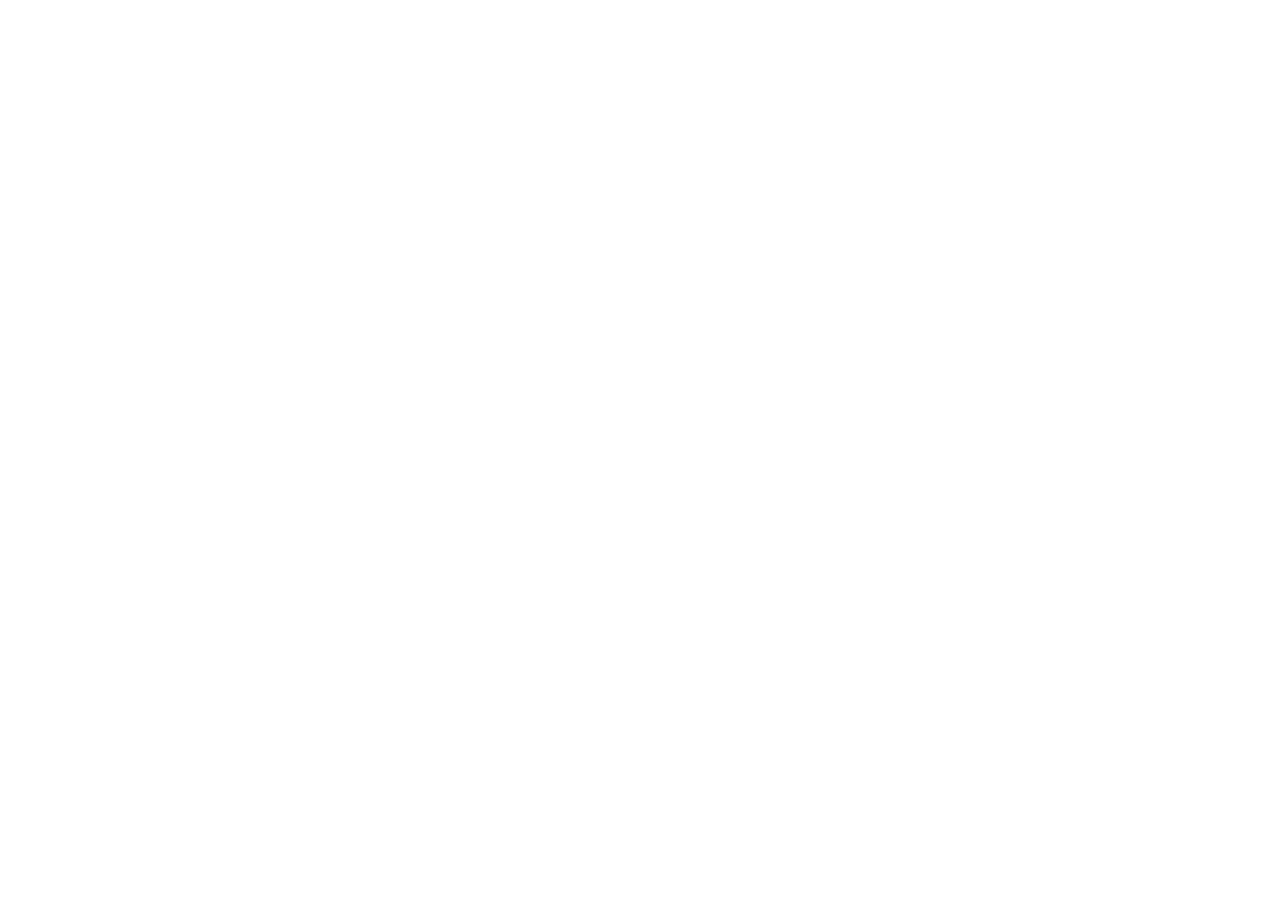
==== contact.html @ d1625215 "Init : création du dépôt, arborescence des fichiers et structure html de base" ====
<!DOCTYPE html>
<html lang="en">
<head>
    <meta charset="UTF-8">
    <meta name="viewport" content="width=device-width, initial-scale=1.0">
    <title>Contact</title>
    <!-- icons -->
    <link rel="stylesheet" href="https://cdn.jsdelivr.net/npm/bootstrap-icons@1.11.3/font/bootstrap-icons.css">
    <!-- Votre feuille de style personnelle -->
    <link rel="stylesheet" href="css/style.css">
</head>
<body>





    
    <script src="js/main.js"></script>
</body>
</html>
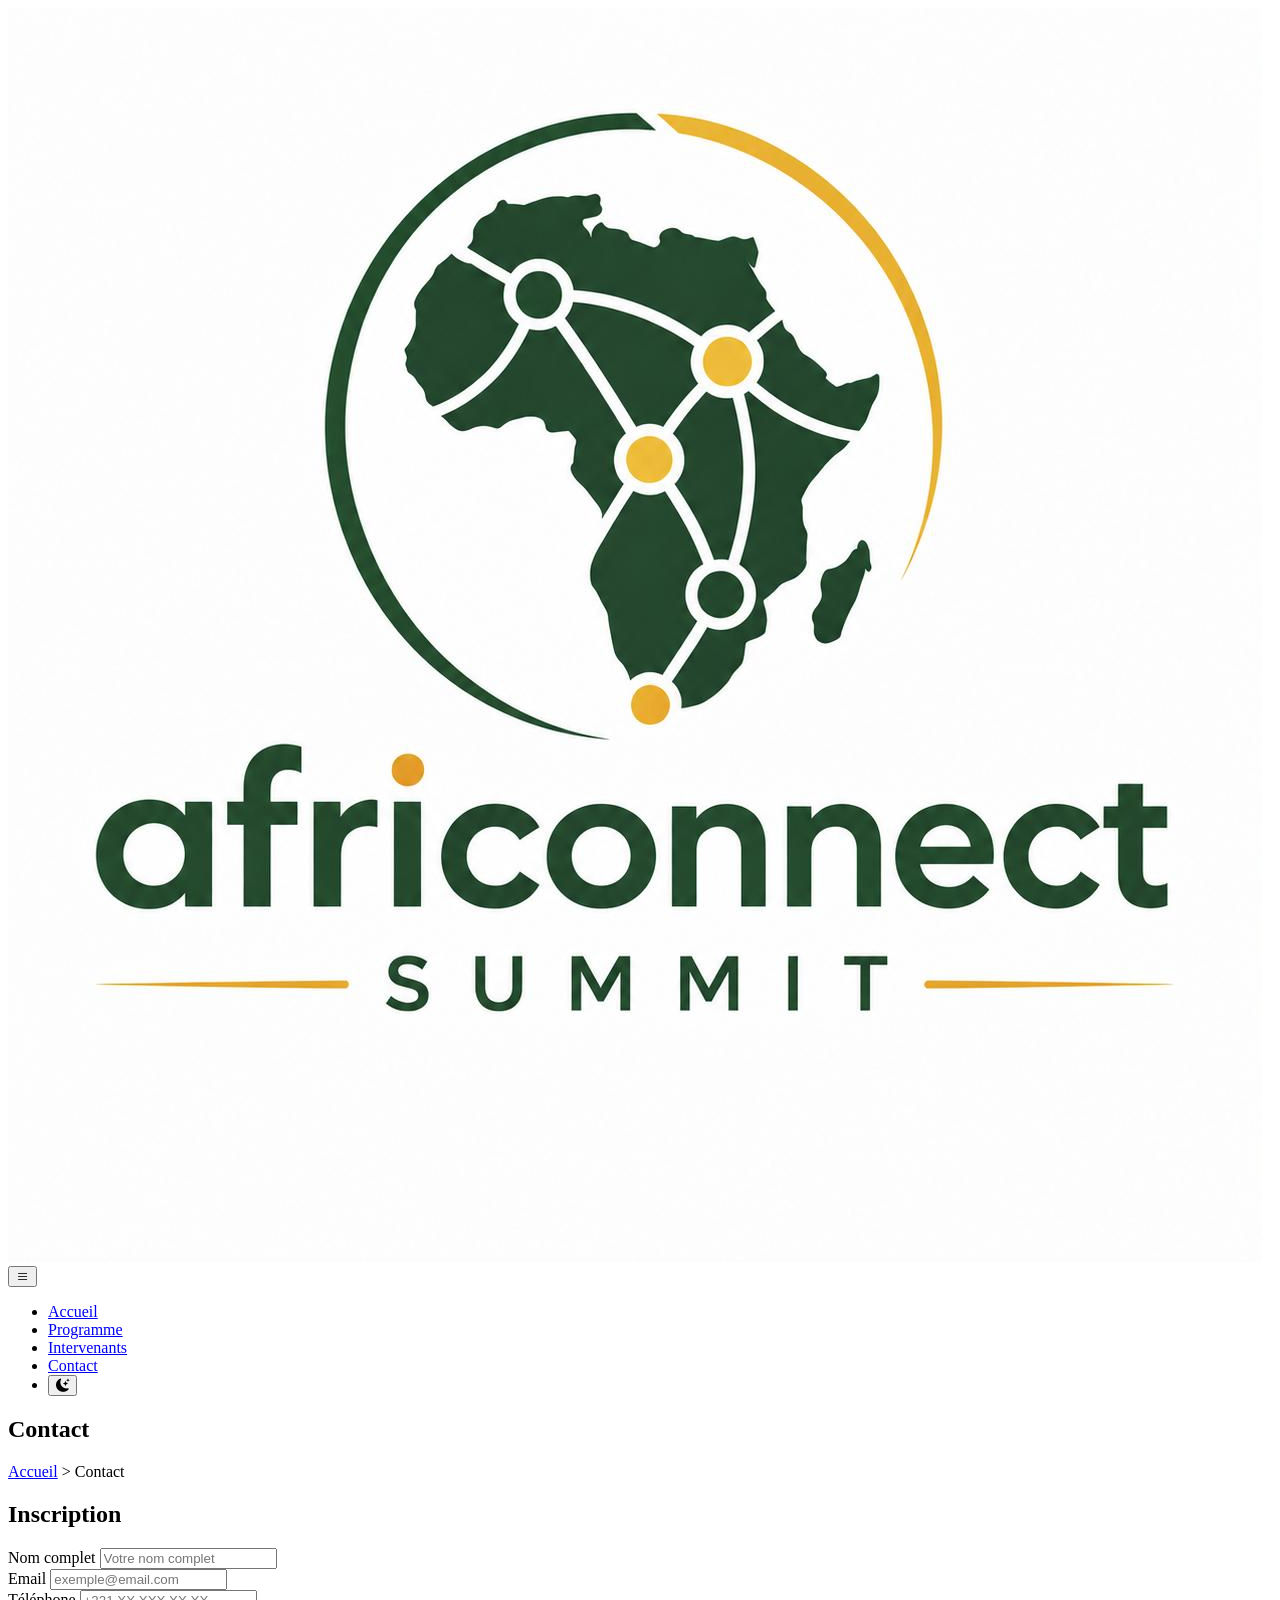
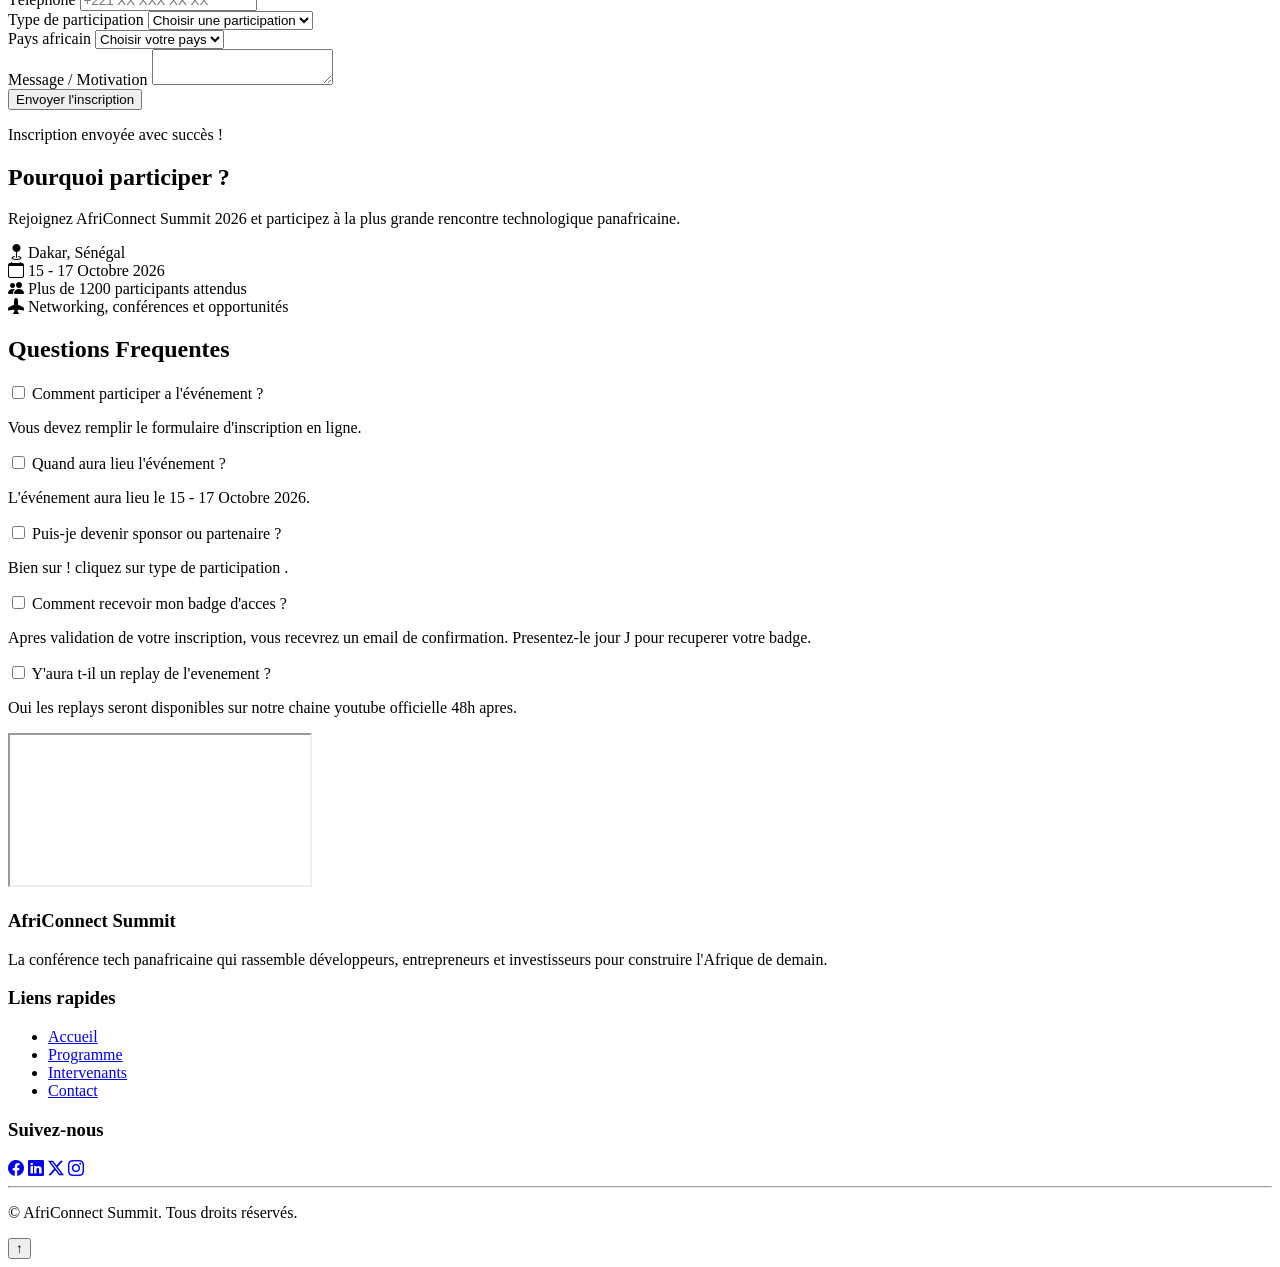
==== commit edf3bd17: "structure complète des 5 pages avec sections et contenu texte" ====
--- a/contact.html
+++ b/contact.html
@@ -1,5 +1,6 @@
 <!DOCTYPE html>
-<html lang="en">
+<html lang="fr">
+
 <head>
     <meta charset="UTF-8">
     <meta name="viewport" content="width=device-width, initial-scale=1.0">
@@ -9,13 +10,323 @@
     <!-- Votre feuille de style personnelle -->
     <link rel="stylesheet" href="css/style.css">
 </head>
+
 <body>
-
-
-
-
-
-    
+    <header>
+        <nav class="navbar">
+            <div class="navbar-container">
+                <img src="image/logo.jpeg" alt="logo">
+
+                <button>
+                    <i class="bi bi-list"></i>
+                </button>
+
+                <div class="nav-link">
+                    <ul>
+                        <li><a href="#">Accueil</a></li>
+                        <li><a href="#">Programme</a></li>
+                        <li><a href="#">Intervenants</a></li>
+                        <li><a href="#">Contact</a></li>
+                        <li>
+                            <button id="darkModeToggle">
+                                <i class="bi bi bi-moon-stars-fill"></i>
+                            </button>
+                        </li>
+                    </ul>
+                </div>
+            </div>
+        </nav>
+    </header>
+
+    <!--================ HERO INTERNE CONTACT ================-->
+
+    <section class="hero-contact">
+        <div class="hero-contact-content">
+            <h1>Contact</h1>
+            <div class="breadcrumb">
+                <a href="index.html">Accueil</a>
+                <span>></span>
+                <span>Contact</span>
+            </div>
+        </div>
+    </section>
+
+    <!--================ FORMULAIRE D'INSCRIPTION ================-->
+
+    <section class="registration">
+        <div class="registration-container">
+            <!-- FORMULAIRE À GAUCHE -->
+            <div class="form-box">
+                <h2>Inscription</h2>
+                <form>
+
+                    <div class="input-group">
+                        <label>Nom complet</label>
+                        <input type="text" placeholder="Votre nom complet" required>
+                    </div>
+
+                    <div class="input-group">
+                        <label>Email</label>
+                        <input type="email" placeholder="exemple@email.com" required>
+                    </div>
+
+                    <div class="input-group">
+                        <label>Téléphone</label>
+                        <input type="tel" placeholder="+221 XX XXX XX XX" required>
+                    </div>
+
+                    <div class="input-group">
+                        <label>Type de participation</label>
+
+                        <select required>
+
+                            <option value="">
+                                Choisir une participation
+                            </option>
+
+                            <option>
+                                Participant
+                            </option>
+
+                            <option>
+                                Intervenant
+                            </option>
+
+                            <option>
+                                Sponsor
+                            </option>
+
+                            <option>
+                                Investisseur
+                            </option>
+
+                        </select>
+
+                    </div>
+
+                    <div class="input-group">
+
+                        <label>Pays africain</label>
+
+                        <select required>
+
+                            <option value="" selected disabled>Choisir votre pays</option>
+                            <option value="Sénégal">Sénégal</option>
+                            <option value="Côte d'Ivoire">Côte d'Ivoire</option>
+                            <option value="Mali">Mali</option>
+                            <option value="Burkina Faso">Burkina Faso</option>
+                            <option value="Ghana">Ghana</option>
+                            <option value=">Cameroun">Cameroun</option>
+                            <option value="Nigeria">Nigeria</option>
+                            <option value="Maroc">Maroc</option>
+                            <option value="Algérie">Algérie</option>
+                            <option value="Tunisie">Tunisie</option>
+                            <option value="Rwanda">Rwanda</option>
+                            <option value="Kenya">Kenya</option>
+
+                        </select>
+
+                    </div>
+
+                    <div class="input-group">
+                        <label>Message / Motivation</label>
+                        <textarea  placeholder="Expliquez votre motivation...">
+                    </textarea>
+
+                    </div>
+
+                    <button type="submit">
+                        Envoyer l'inscription
+                    </button>
+
+                    <p class="success">
+                        Inscription envoyée avec succès !
+                    </p>
+
+                </form>
+
+            </div>
+
+            <!-- INFORMATIONS À DROITE -->
+
+            <div class="info-box">
+
+                <h2>Pourquoi participer ?</h2>
+
+                <p>
+                    Rejoignez AfriConnect Summit 2026 et participez
+                    à la plus grande rencontre technologique panafricaine.
+                </p>
+
+                <div class="info-item">
+
+                    <i class="bi bi-geo-fill"></i>
+                    <span>
+                        Dakar, Sénégal
+                    </span>
+
+                </div>
+
+
+                <div class="info-item">
+
+                    <i class="bi bi-calendar"></i>
+                    <span>
+                        15 - 17 Octobre 2026
+                    </span>
+
+                </div>
+
+                <div class="info-item">
+
+                    <i class="bi bi-people-fill"></i>
+                    <span>
+                        Plus de 1200 participants attendus
+                    </span>
+
+                </div>
+
+                <div class="info-item">
+
+                    <i class="bi bi-airplane-fill"></i>
+                    <span>
+                        Networking, conférences et opportunités
+                    </span>
+
+                </div>
+
+            </div>
+
+        </div>
+
+    </section>
+
+    <!-- ================= FAQ ================= -->
+    <section class="FAQ">
+        <h2>Questions Frequentes</h2>
+        <div class="accordion">
+            <div>
+                <input type="checkbox" name="faq" id="Question1" class="accordion__input">
+                <label for="Question1" class="accordion__label">Comment participer a l'événement ?</label>
+                <div class="accordion-container">
+                    <p>Vous devez remplir le formulaire d'inscription en ligne.</p>
+
+                </div>
+            </div>
+
+        </div>
+
+        <div class="accordion">
+            <div>
+                <input type="checkbox" name="faq" id="Question2" class="accordion__input">
+                <label for="Question2" class="accordion__label">Quand aura lieu l'événement ?</label>
+                <div class="accordion-container">
+                    <p>L'événement aura lieu le 15 - 17 Octobre 2026. </p>
+
+                </div>
+            </div>
+
+        </div>
+
+        <div class="accordion">
+            <div>
+                <input type="checkbox" name="faq" id="Question3" class="accordion__input">
+                <label for="Question3" class="accordion__label">Puis-je devenir sponsor ou partenaire ?</label>
+                <div class="accordion-container">
+                    <p>Bien sur ! cliquez sur type de participation . </p>
+
+                </div>
+            </div>
+
+        </div>
+
+        <div class="accordion">
+            <div>
+                <input type="checkbox" name="faq" id="Question4" class="accordion__input">
+                <label for="Question4" class="accordion__label">Comment recevoir mon badge d'acces ?</label>
+                <div class="accordion-container">
+                    <p>Apres validation de votre inscription, vous recevrez un email de confirmation. Presentez-le jour J pour recuperer votre badge.</p>
+
+                </div>
+            </div>
+
+        </div>
+
+        <div class="accordion">
+            <div>
+                <input type="checkbox" name="faq" id="Question5" class="accordion__input">
+                <label for="Question5" class="accordion__label">Y'aura t-il un replay de l'evenement ?</label>
+                <div class="accordion-container">
+                    <p>Oui les replays seront disponibles sur notre chaine youtube officielle 48h apres.</p>
+
+                </div>
+            </div>
+
+        </div>
+    </section>
+    <div class="carte">
+        <iframe
+            src="https://www.google.com/maps/embed?pb=!1m18!1m12!1m3!1d3859.221584282361!2d-17.4674681!3d14.6934076!2m3!1f0!2f0!3f0!3m2!1i1024!2i768!4f13.1!3m3!1m2!1s0xec172535f29d5b3%3A0xc665809786438676!2sDakar!5e0!3m2!1sfr!2ssn!4v1620000000000!5m2!1sfr!2ssn">
+        </iframe>
+    </div>
+    <footer class="footer">
+
+        <div class="footer-container">
+
+            <!-- Colonne 1 -->
+            <div class="footer-box">
+                <h3>AfriConnect Summit</h3>
+                <p>
+                    La conférence tech panafricaine qui rassemble développeurs,
+                    entrepreneurs et investisseurs pour construire l'Afrique de demain.
+                </p>
+            </div>
+
+            <!-- Colonne 2 -->
+            <div class="footer-box">
+                <h3>Liens rapides</h3>
+
+                <ul>
+                    <li><a href="index.html">Accueil</a></li>
+                    <li><a href="programme.html">Programme</a></li>
+                    <li><a href="intervenants.html">Intervenants</a></li>
+                    <li><a href="contact.html">Contact</a></li>
+                </ul>
+            </div>
+
+            <!-- Colonne 3 -->
+            <div class="footer-box">
+                <h3>Suivez-nous</h3>
+
+                <div class="social-icons">
+
+                    <a href="#"><i class="bi bi-facebook"></i></a>
+
+                    <a href="#"><i class="bi bi-linkedin"></i></a>
+
+                    <a href="#"><i class="bi bi-twitter-x"></i></a>
+
+                    <a href="#"><i class="bi bi-instagram"></i></a>
+
+                </div>
+
+            </div>
+
+        </div>
+
+        <hr>
+
+        <p class="copyright">
+            © <span id="year"></span> AfriConnect Summit.
+            Tous droits réservés.
+        </p>
+
+    </footer>
+
+    <!-- Bouton retour en haut -->
+    <button id="topBtn">↑</button>
+
     <script src="js/main.js"></script>
 </body>
+
 </html>
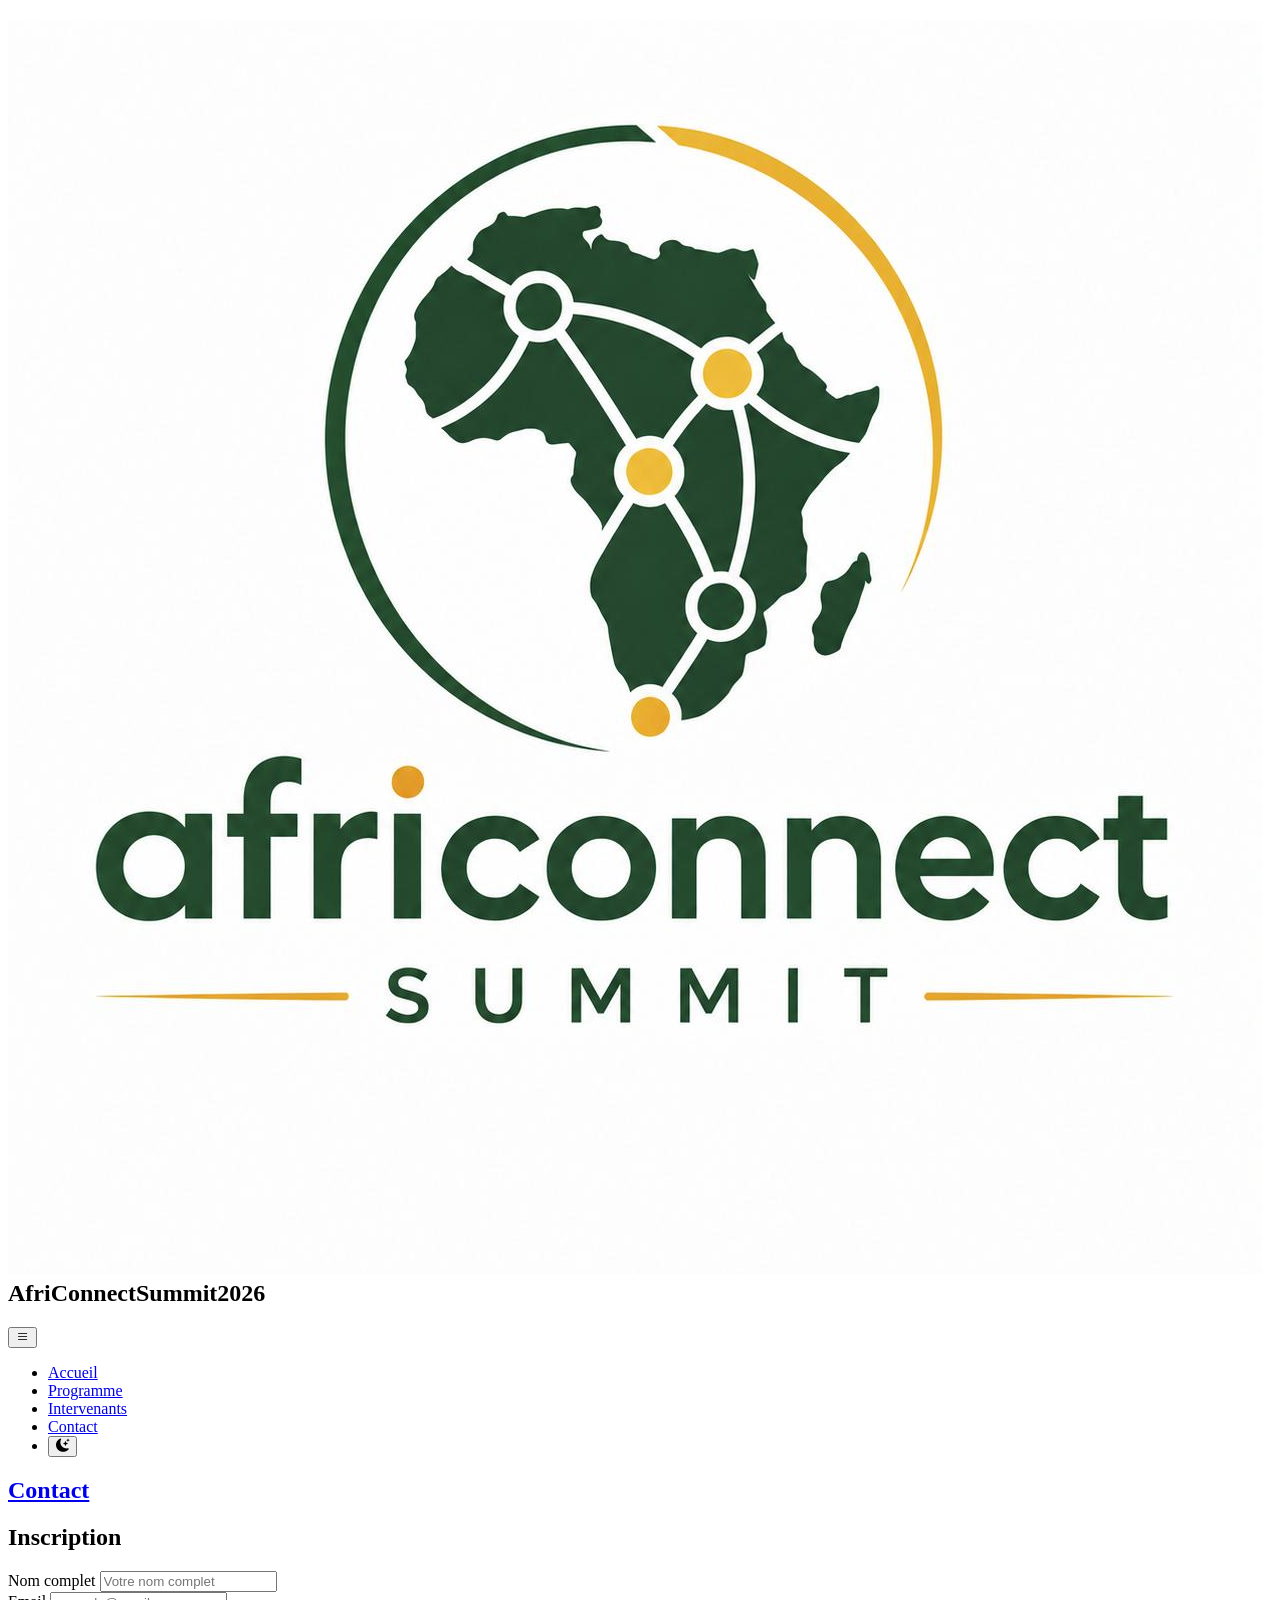
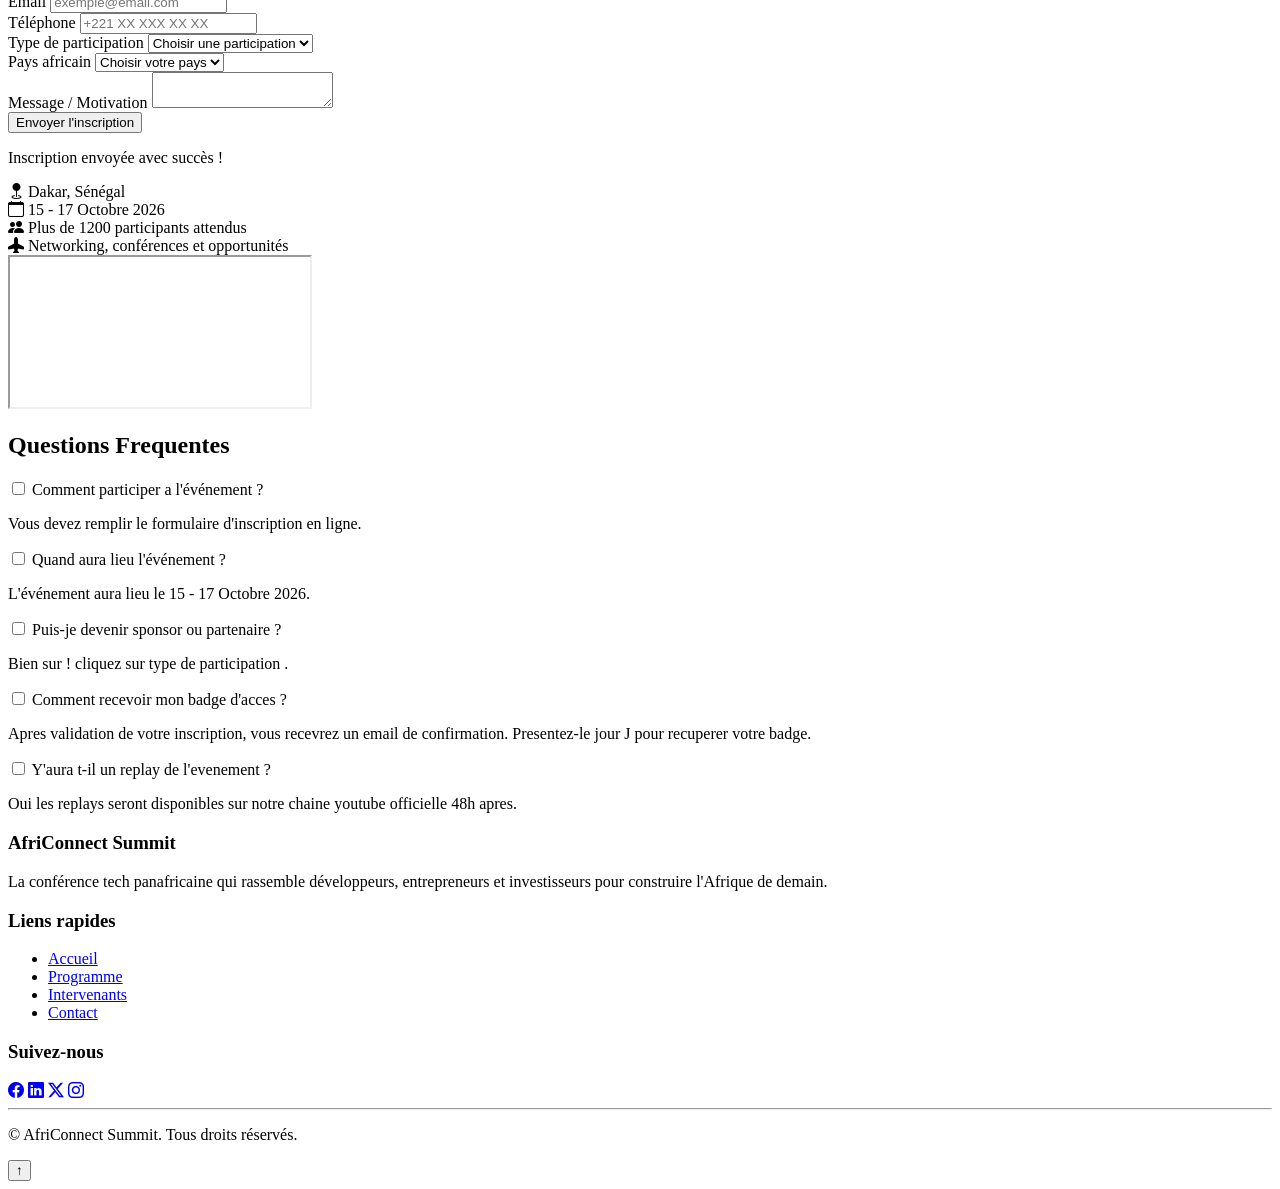
==== commit 1039bb80: "Modification texte code html , verfication code" ====
--- a/contact.html
+++ b/contact.html
@@ -15,18 +15,20 @@
     <header>
         <nav class="navbar">
             <div class="navbar-container">
-                <img src="image/logo.jpeg" alt="logo">
-
-                <button>
+                <div class="logo">
+                    <h2><img src="image/logo.jpeg" alt="logo">AfriConnect<span>Summit</span>2026</h2>
+                </div>
+
+                <button class="menu-btn">
                     <i class="bi bi-list"></i>
                 </button>
 
                 <div class="nav-link">
                     <ul>
-                        <li><a href="#">Accueil</a></li>
-                        <li><a href="#">Programme</a></li>
-                        <li><a href="#">Intervenants</a></li>
-                        <li><a href="#">Contact</a></li>
+                        <li><a href="index.html">Accueil</a></li>
+                        <li><a href="programme.html">Programme</a></li>
+                        <li><a href="intervenants.html">Intervenants</a></li>
+                        <li><a href="contact.html">Contact</a></li>
                         <li>
                             <button id="darkModeToggle">
                                 <i class="bi bi bi-moon-stars-fill"></i>
@@ -37,48 +39,50 @@
             </div>
         </nav>
     </header>
-
+    
     <!--================ HERO INTERNE CONTACT ================-->
-
+    <main>
     <section class="hero-contact">
         <div class="hero-contact-content">
-            <h1>Contact</h1>
-            <div class="breadcrumb">
-                <a href="index.html">Accueil</a>
-                <span>></span>
-                <span>Contact</span>
-            </div>
+            <h1><a href="index.html">Contact</a></h1>
+            
         </div>
     </section>
 
     <!--================ FORMULAIRE D'INSCRIPTION ================-->
 
     <section class="registration">
+        
         <div class="registration-container">
+            
             <!-- FORMULAIRE À GAUCHE -->
             <div class="form-box">
                 <h2>Inscription</h2>
-                <form>
+                <form id="contactform">
 
                     <div class="input-group">
                         <label>Nom complet</label>
-                        <input type="text" placeholder="Votre nom complet" required>
+                        <input type="text" id="nom" placeholder="Votre nom complet" required>
+                        <small class="error"> </small>
                     </div>
 
                     <div class="input-group">
                         <label>Email</label>
-                        <input type="email" placeholder="exemple@email.com" required>
+                        <input type="email" id="email" placeholder="exemple@email.com" required>
+                        <small class="error"> </small>
                     </div>
 
                     <div class="input-group">
                         <label>Téléphone</label>
-                        <input type="tel" placeholder="+221 XX XXX XX XX" required>
+                        <input type="tel" id="telephone" placeholder="+221 XX XXX XX XX" required>
+                        <small class="error"> </small>
                     </div>
 
                     <div class="input-group">
                         <label>Type de participation</label>
-
-                        <select required>
+                        
+
+                        <select required id="participation">
 
                             <option value="">
                                 Choisir une participation
@@ -101,14 +105,14 @@
                             </option>
 
                         </select>
-
+                        <small class="error"></small>
                     </div>
 
                     <div class="input-group">
 
                         <label>Pays africain</label>
 
-                        <select required>
+                        <select required id="pays">
 
                             <option value="" selected disabled>Choisir votre pays</option>
                             <option value="Sénégal">Sénégal</option>
@@ -125,21 +129,21 @@
                             <option value="Kenya">Kenya</option>
 
                         </select>
-
+                        <small class="error"></small>
                     </div>
 
                     <div class="input-group">
                         <label>Message / Motivation</label>
-                        <textarea  placeholder="Expliquez votre motivation...">
+                        <textarea id="Message" placeholder="Expliquez votre motivation...">
                     </textarea>
-
+                    <small class="error"></small>
                     </div>
 
                     <button type="submit">
                         Envoyer l'inscription
                     </button>
 
-                    <p class="success">
+                    <p id="successmessage" class="success">
                         Inscription envoyée avec succès !
                     </p>
 
@@ -151,12 +155,7 @@
 
             <div class="info-box">
 
-                <h2>Pourquoi participer ?</h2>
-
-                <p>
-                    Rejoignez AfriConnect Summit 2026 et participez
-                    à la plus grande rencontre technologique panafricaine.
-                </p>
+               
 
                 <div class="info-item">
 
@@ -194,11 +193,15 @@
                     </span>
 
                 </div>
-
-            </div>
-
-        </div>
-
+                <div class="carte">
+                    <iframe
+                        src="https://www.google.com/maps/embed?pb=!1m18!1m12!1m3!1d3859.221584282361!2d-17.4674681!3d14.6934076!2m3!1f0!2f0!3f0!3m2!1i1024!2i768!4f13.1!3m3!1m2!1s0xec172535f29d5b3%3A0xc665809786438676!2sDakar!5e0!3m2!1sfr!2ssn!4v1620000000000!5m2!1sfr!2ssn">
+                    </iframe>
+                </div>
+            </div>
+
+        </div>
+        
     </section>
 
     <!-- ================= FAQ ================= -->
@@ -264,11 +267,7 @@
 
         </div>
     </section>
-    <div class="carte">
-        <iframe
-            src="https://www.google.com/maps/embed?pb=!1m18!1m12!1m3!1d3859.221584282361!2d-17.4674681!3d14.6934076!2m3!1f0!2f0!3f0!3m2!1i1024!2i768!4f13.1!3m3!1m2!1s0xec172535f29d5b3%3A0xc665809786438676!2sDakar!5e0!3m2!1sfr!2ssn!4v1620000000000!5m2!1sfr!2ssn">
-        </iframe>
-    </div>
+    
     <footer class="footer">
 
         <div class="footer-container">
@@ -320,12 +319,12 @@
             © <span id="year"></span> AfriConnect Summit.
             Tous droits réservés.
         </p>
-
+        <!-- Bouton retour en haut -->
+        <button id="topBtn">↑</button>
     </footer>
 
-    <!-- Bouton retour en haut -->
-    <button id="topBtn">↑</button>
-
+    
+    </main>
     <script src="js/main.js"></script>
 </body>
 
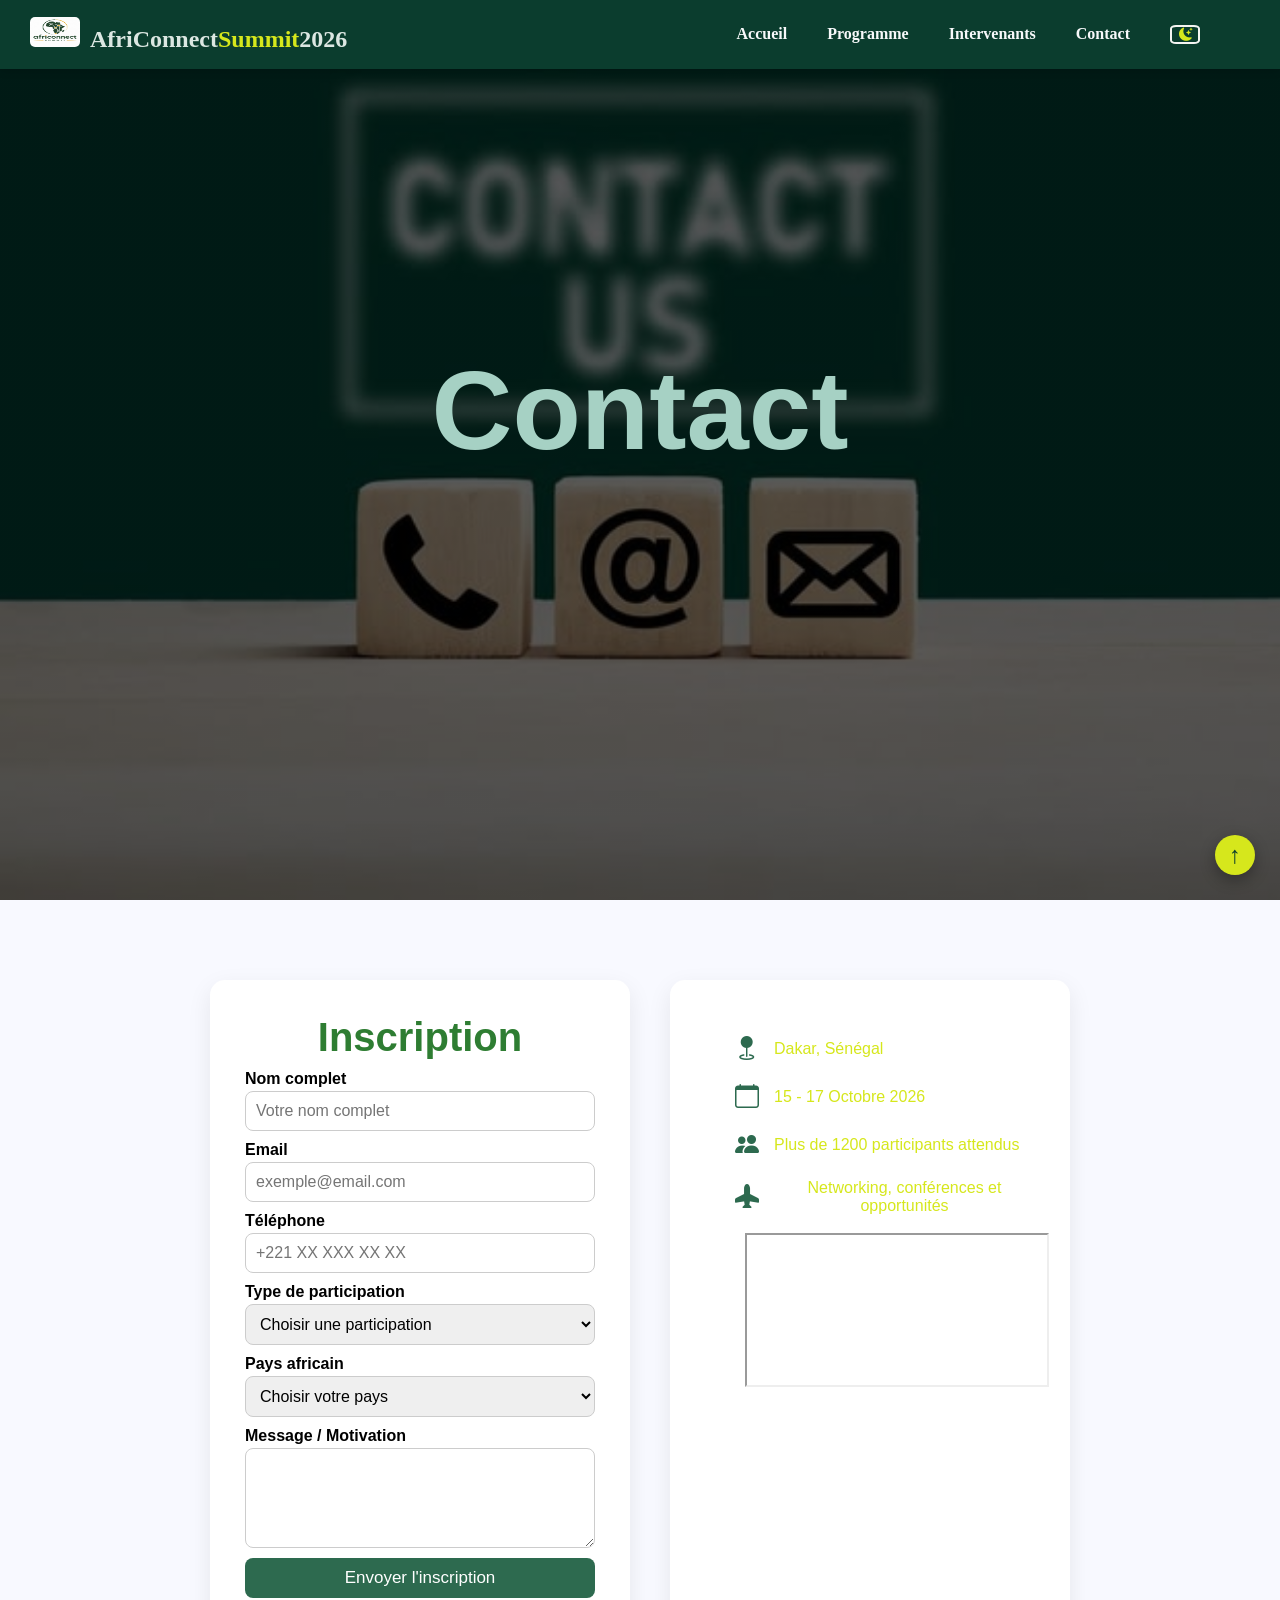
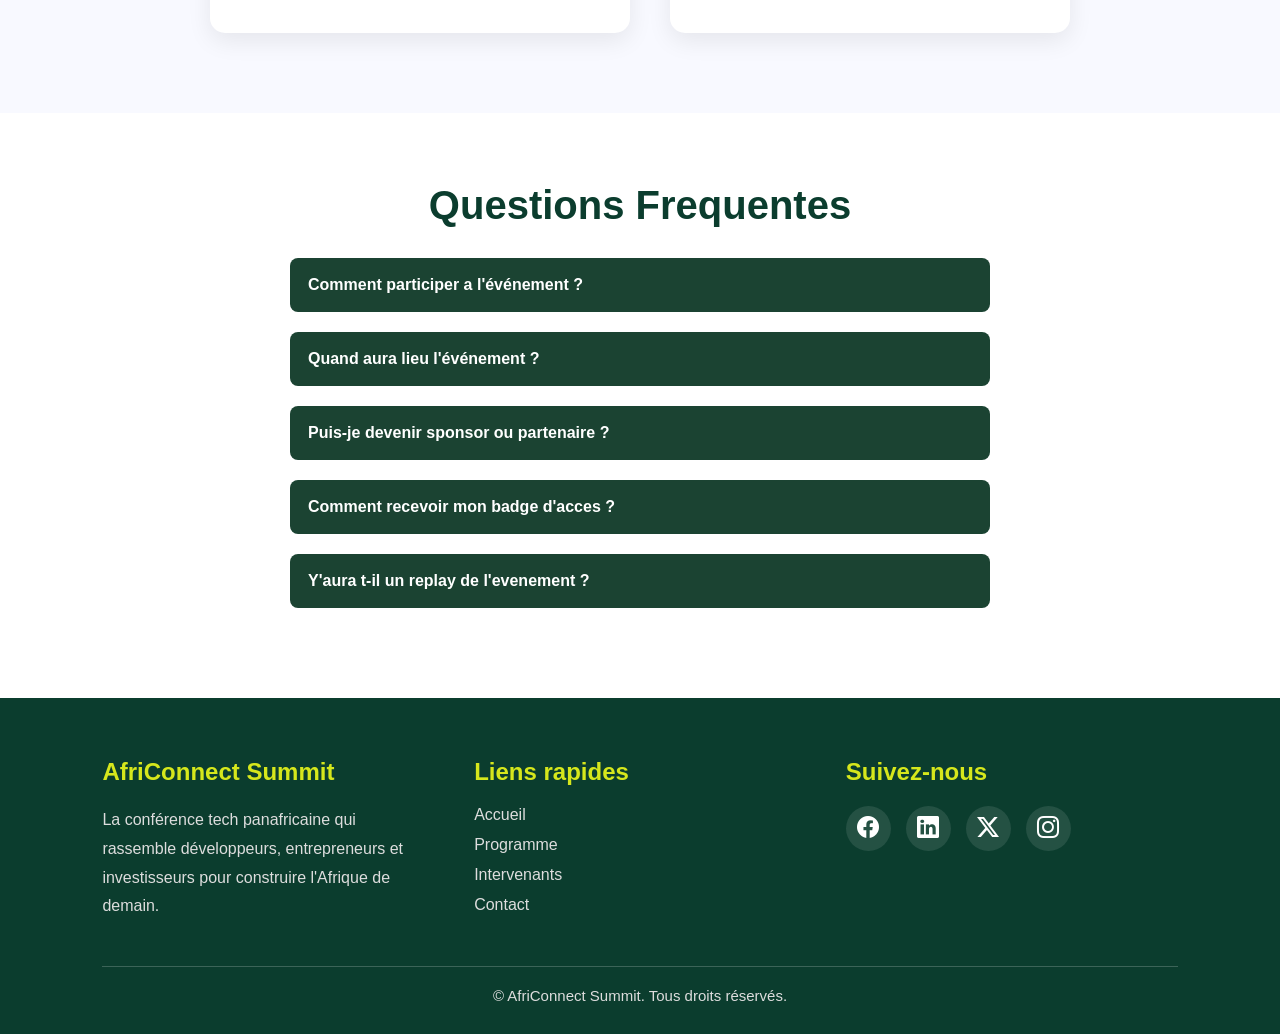
==== commit 03e1eabe: "Dark Mode et Navbar Dynamique js" ====
--- a/contact.html
+++ b/contact.html
@@ -13,7 +13,7 @@
 
 <body>
     <header>
-        <nav class="navbar">
+        <nav class="navbar" id="mainNav">
             <div class="navbar-container">
                 <div class="logo">
                     <h2><img src="image/logo.jpeg" alt="logo">AfriConnect<span>Summit</span>2026</h2>
--- a/css/style.css
+++ b/css/style.css
@@ -0,0 +1,1552 @@
+* {
+    margin: 0;
+    padding: 0;
+    box-sizing: border-box;
+}
+
+:root {
+    --primary: #0b3d2e;
+    --accent: #d6e71c;
+    --dark-bg: #0b0b0b;
+    --light-bg: #f7f9fa;
+    --white: #ffffff;
+    --text-main: #2d2f31;
+    --transition-smooth: all 0.4s cubic-bezier(0.165, 0.84, 0.44, 1);
+}
+
+@import url('https://fonts.googleapis.com/css2?family=Poppins:wght@300;400;600&display=swap');
+@import url('https://fonts.googleapis.com/css2?family=Roboto:wght@300;400;700&display=swap');
+
+body {
+    font-family: 'poppins', sans-serif;
+    overflow-x: hidden;
+
+}
+
+html {
+    overflow-x: hidden;
+    max-width: 100%;
+}
+
+/*==================Navbar===========================*/
+.navbar {
+    position: fixed;
+    top: 0;
+    left: 0;
+    background: #0b3d2e;
+    padding: 20px;
+    box-shadow: 0 2px 8px rgba(0, 0, 0, 0.15);
+    width: 100%;
+    z-index: 1000;
+}
+
+.logo {
+    font-family: 'Roboto';
+    font-weight: bold;
+    color: #dce7e2;
+
+}
+
+/* ============== texte logo ===============*/
+.navbar-container p {
+    color: #0b3d2e;
+}
+
+span {
+    color: #d6e71c;
+}
+
+.navbar-container {
+    display: flex;
+    justify-content: space-between;
+    align-items: center;
+    padding: 0 30px;
+
+}
+
+.navbar-container img {
+    width: 50px;
+    height: 30px;
+    border-radius: 5px;
+    margin-right: 10px;
+}
+
+.nav-link ul {
+    display: flex;
+    gap: 20px;
+    list-style: none;
+    margin-top: 10px;
+    margin-bottom: 10px;
+    margin-right: 50px;
+}
+
+.nav-link a {
+    color: #f7f9fa;
+    font-family: 'Roboto';
+    font-weight: bold;
+    justify-content: space-between;
+    text-decoration: none;
+    margin-right: 20px;
+    transition: 0.4s ease-in-out;
+}
+
+ul li a:hover {
+    color: #d6e71c;
+}
+/* ==========================DARK-MODE===================== */
+body.dark-mode {
+    background-color: #0b0b0b;
+    color: var(--white);
+}
+
+body.dark-mode .navbar,
+body.dark-mode .hero,
+body.dark-mode .stats,
+body.dark-mode .prq-par,
+body.dark-mode .intervenants-vedettes,
+body.dark-mode .sponsors,
+body.dark-mode .footer,
+body.dark-mode .programme,
+body.dark-mode .themes,
+body.dark-mode .speaker-section,
+body.dark-mode .registration,
+body.dark-mode .FAQ {
+    background-color: #1a1a1a;
+    border-color: #333;
+    color: var(--white);
+}
+
+/* Navbar en dark mode */
+body.dark-mode .navbar {
+    background-color: #121212 !important;
+
+}
+
+body.dark-mode .logo {
+    color: #0b3d2e;
+}
+
+body.dark-mode .footer {
+    background-color: #121212 !important;
+}
+
+/* Liens normaux (PAS les boutons) */
+body.dark-mode .navbar .nav-link:not(.hero-btn) {
+    color: #fff !important;
+}
+
+/* Bouton principal */
+body.dark-mode .hero-btn a {
+
+    color: #fff;
+}
+
+/* Bouton toggle  */
+body.dark-mode #darkModeToggle {
+    color: #fff !important;
+}
+
+body.dark-mode .subtitle {
+    color: #666;
+}
+
+body.dark-mode .time-box small {
+    color: #666;
+}
+
+body.dark-mode .stats h2 {
+    color: #fff;
+
+}
+
+body.dark-mode .card {
+    background: #1c1d1f;
+    color: #2d2f31;
+}
+
+body.dark-mode .prq-par h2 {
+    color: #fff;
+}
+
+body.dark-mode .prq-card {
+    background: #1c1d1f;
+}
+
+body.dark-mode .prq-card h3 {
+    color: #fff;
+}
+
+body.dark-mode .intervenants-vedettes h2 {
+    color: #fff;
+}
+
+body.dark-mode .intervenants-vedettes p {
+    color: #666;
+}
+
+body.dark-mode .intervenants-vedettes .inter-grid .inter-card {
+    background: #1c1d1f;
+
+}
+
+body.dark-mode .sponsors h2 {
+    color: #fff;
+}
+
+body.dark-mode .sponsors .sponsor-container .or-card {
+    background-color: #1c1d1f;
+    color: #fff;
+}
+
+body.dark-mode .sponsors .or-card h3 {
+    color: #fff;
+}
+
+body.dark-mode .sponsors .sponsor-container .argent-card {
+    background-color: #1c1d1f;
+    color: #fff;
+}
+
+body.dark-mode .sponsors .argent-card h3 {
+    color: #fff;
+}
+
+body.dark-mode .sponsors .sponsor-container .bronze-card {
+    background-color: #1c1d1f;
+    color: #fff;
+}
+
+body.dark-mode .sponsors .bronze-card h3 {
+    color: #fff;
+}
+
+body.dark-mode table {
+    background: #1c1d1f;
+    color: #fff;
+}
+
+body.dark-mode table :hover {
+    background: #2e2e2e;
+    color: #fff;
+}
+
+body.dark-mode tr {
+    color: #fff;
+
+}
+
+body.dark-mode tbody tr:nth-child(even) {
+    background: #2e2e2e;
+
+}
+
+body.dark-mode tbody tr:hover {
+    background: #1c1d1f;
+}
+
+body.dark-mode .programme h2 {
+    color: #fff;
+}
+
+body.dark-mode .programme .tabs {
+    color: #121212;
+}
+
+body.dark-mode .programme .tab-content {
+
+    color: #121212;
+}
+
+body.dark-mode .programme .tabs .tab-btn {
+
+    color: #121212;
+}
+
+body.dark-mode .programme .tabs .tab-btn {
+
+    color: #121212;
+}
+
+body.dark-mode .themes h2 {
+    color: #fff;
+}
+
+body.dark-mode .themes .themes-grid .theme-card {
+    background: #1c1d1f;
+}
+
+body.dark-mode .themes .themes-grid .theme-card h3 {
+    color: #fff;
+}
+
+body.dark-mode .speaker-section h2 {
+    color: #fff;
+}
+
+body.dark-mode .speaker-section .filter-buttons .filter-btn {
+    /* background: #4b4b4b; */
+    color: #121212;
+}
+
+body.dark-mode .speaker-section .speaker-grid .speaker-card {
+    background: #1c1d1f;
+}
+
+body.dark-mode .speaker-section .speaker-grid .speaker-card h3 {
+    color: #fff;
+}
+
+body.dark-mode .registration .form-box {
+    background: #1c1d1f;
+}
+
+body.dark-mode .registration .form-box h2 {
+    color: #fff;
+}
+
+body.dark-mode .registration .form-box form .input-group label {
+    color: #535454;
+}
+
+body.dark-mode .registration .info-box {
+    background: #1c1d1f;
+}
+
+body.dark-mode .FAQ h2 {
+    color: #fff;
+}
+
+body.dark-mode .FAQ .accordion .accordion-container {
+    background: #2d2f31;
+}
+
+/* Navbar normale */
+#mainNav {
+    transition: all 0.3s ease;
+    padding: 15px 0;
+}
+
+/* Navbar quand on scroll */
+#mainNav.scrolled {
+    background-color: #0e3227 !important;
+    padding: 8px 0;
+    box-shadow: 0 4px 20px rgba(0, 0, 0, 0.1);
+}
+
+/* Texte en mode scroll */
+#mainNav.scrolled .nav-link {
+    color: #000 !important;
+}
+
+body.dark-mode #mainNav.scrolled {
+    background-color: #121212 !important;
+    box-shadow: 0 4px 20px rgba(0, 0, 0, 0.6);
+}
+
+/*  */
+
+#mainNav {
+    background-color: #0b3d2e;
+}
+
+/* =================darkmode=============== */
+#darkModeToggle {
+    background: transparent;
+    border: 2px solid #f5f5f2;
+    color: #d6e71c;
+    border-radius: 20%;
+    width: 30px;
+    transition: 0.3s;
+}
+
+#darkModeToggle:hover {
+    background: #d6e71c;
+    color: #0b3d2e;
+}
+
+/*==================MENU HAMBERGER===============*/
+.menu-btn {
+    display: none;
+    background: none;
+    border: none;
+    font-size: 30px;
+    cursor: pointer;
+    color: #dce7e2;
+}
+
+/*==============section hero================*/
+.hero {
+    min-height: 100vh;
+    padding-top: 80px;
+    background-image: linear-gradient(rgba(0, 0, 0, 0.6), rgba(0, 0, 0, 0.6)), url("../image/accueil.jpg");
+    background-size: cover;
+    background-position: center;
+    background-repeat: no-repeat;
+    color: #ffffff;
+    overflow: hidden;
+    justify-content: center;
+    align-items: center;
+    display: flex;
+    text-align: center;
+    animation: zoomHero 8s ease-in-out infinite alternate;
+}
+
+/* ================ animation zoom =============  */
+@keyframes zoomHero {
+    from {
+        background-size: 100%;
+    }
+
+    to {
+        background-size: 110%;
+    }
+}
+
+.hero-container-accueil {
+    max-width: 800px;
+    color: #ffffff;
+    animation: fadeUp 1.2s ease;
+}
+
+@keyframes fadeUp {
+    from {
+        opacity: 0;
+        transform: translateY(60px);
+    }
+
+    to {
+        opacity: 1;
+        transform: translateY(0);
+    }
+}
+
+.hero-container-accueil h1 {
+    font-size: 60px;
+    margin-bottom: 30px;
+}
+
+.subtitle {
+    font-size: 24px;
+    margin-bottom: 20px;
+}
+
+/*==============BOUTTON D'ACCUEIL===============*/
+.hero-btn {
+    margin-bottom: 40px;
+    opacity: 0;
+    animation: fadeUp 1s ease forwards;
+    animation-delay: 0.8s;
+}
+
+/* Animation d'accueil */
+@keyframes fadeUp {
+    from {
+        opacity: 0;
+        transform: translateY(40px);
+    }
+
+    to {
+        opacity: 1;
+        transform: translateY(0);
+    }
+}
+
+.hero-btn a {
+    display: inline-block;
+    text-decoration: none;
+    padding: 15px 30px;
+    margin: 10px;
+    border-radius: 50px;
+    font-size: 18px;
+    font-weight: bold;
+    transition: .3s;
+}
+
+/* ============= changement color ======================= */
+.hero-btn a:hover {
+    transform: translateY(-5px);
+    box-shadow: 0 10px 20px rgba(0, 0, 0, .3);
+}
+
+.hero-btn a:first-child {
+    background: #0b3d2e;
+    color: white;
+}
+
+.hero-btn a:first-child:hover {
+    background: #ffff;
+    color: #0b3d2e;
+}
+
+.hero-btn a:last-child {
+    border: 2px solid white;
+    color: white;
+}
+
+.hero-btn a:last-child:hover {
+    background: white;
+    color: #0b3d2e;
+}
+
+/*=================LE COMPTEUR d'accueil==============*/
+.conter {
+    display: flex;
+    justify-content: center;
+    gap: 20px;
+    flex-wrap: wrap;
+}
+
+.conter {
+    opacity: 0;
+    animation: fadeUp 1s ease forwards;
+    animation-delay: 1.2s;
+}
+
+.time-box {
+    background: rgba(255, 255, 255, 0.15);
+    padding: 15px 20px;
+    border-radius: 10px;
+    min-width: 90px;
+}
+
+.time-box span {
+    display: block;
+    font-size: 30px;
+    font-weight: bold;
+}
+
+.time-box small {
+    font-size: 15px;
+}
+
+/*==================Chiffre Cles=======================*/
+.stats {
+    background: #ecf2ed;
+
+    padding: 90px;
+}
+
+.stats h2 {
+    margin-top: 2px;
+    margin-bottom: 40px;
+    display: flex;
+    justify-content: center;
+    align-items: center;
+    font-family: Arial;
+    font-size: 50px;
+    color: #0b3d2e;
+}
+
+.stats-grid {
+    display: grid;
+    grid-template-columns: repeat(auto-fit, minmax(220px, 1fr));
+    gap: 25px;
+}
+
+.card {
+    background: #fff;
+    padding: 60px 50px;
+    text-align: center;
+    border-radius: 15px;
+    box-shadow: 0 10px 25px rgba(0, 0, 0, .1);
+    transition: .4s;
+}
+
+.card:hover {
+    transform: translateY(-8px);
+}
+
+.card h3 {
+    font-size: 2.8rem;
+    color: #d6e71c;
+    margin-bottom: 15px;
+}
+
+.card p {
+    font-size: 1.1rem;
+    color: #555;
+}
+
+/* ================= POURQUOI PARTICIPER ==============  */
+.prq-par {
+    background: #f8f9ff;
+    padding: 60px;
+    align-items: center;
+}
+
+.prq-container {
+    display: flex;
+    justify-content: center;
+    gap: 30px;
+    flex-wrap: wrap;
+}
+
+.prq-card {
+    width: 250px;
+    background: #fff;
+    padding: 25px;
+    border-radius: 15px;
+    text-align: center;
+    box-shadow: 0 8px 20px rgba(0, 0, 0, .08);
+    transition: .4s;
+}
+
+
+/* ================= Animation d'apparition ============= */
+.reveal {
+    opacity: 0;
+    transform: translateY(50px);
+    transition: all 0.8s ease;
+}
+
+.reveal.active {
+    opacity: 1;
+    transform: translateY(0);
+}
+
+/* ===============icons========== */
+.prq-card i {
+    font-size: 55px;
+    margin-bottom: 20px;
+    color: #2e7d32;
+}
+
+/* ==================titre====================== */
+.prq-container h2 {
+    margin-top: 2px;
+    margin-bottom: 40px;
+    display: flex;
+    justify-content: center;
+    align-items: center;
+    font-family: Arial;
+    font-size: 50px;
+    color: #0b3d2e;
+}
+
+.prq-card h3 {
+    color: #d6e71c;
+    margin-bottom: 15px;
+    font-size: 1.1rem;
+}
+
+.prq-card p {
+    color: #666;
+}
+
+/* ============Intervenant=============== */
+.intervenants-vedettes {
+    background: hsl(130, 19%, 94%);
+    padding: 40px;
+    display: grid
+}
+
+.intervenants-vedettes h2 {
+    margin-top: 0px;
+    margin-bottom: 10px;
+    display: flex;
+    justify-content: center;
+    align-items: center;
+    font-family: Arial;
+    font-size: 50px;
+    color: #0b3d2e;
+}
+
+.titre-inter {
+    font-size: 24px;
+    margin-bottom: 20px;
+}
+
+.inter-grid {
+    display: grid;
+    grid-template-columns: repeat(auto-fit, minmax(220px, 1fr));
+    gap: 25px;
+}
+
+.inter-card {
+    background: #fff;
+    border-radius: 15px;
+    overflow: hidden;
+    object-position: center 40px;
+    object-fit: cover;
+    box-shadow: 0 8px 20px rgba(0, 0, 0, .08);
+}
+
+.inter-card:hover {
+    transform: scale(1.1);
+    transition: 2s;
+}
+
+.inter-card img {
+    width: 100%;
+    height: 300px;
+    object-fit: cover;
+    display: block;
+}
+
+.inter-info {
+    padding: 20px;
+    text-align: center;
+}
+
+.inter-card h3 {
+    color: #2e7d32;
+    margin-bottom: 10px;
+}
+
+.inter-card p {
+    color: #666;
+    margin-bottom: 10px;
+}
+
+.inter-card span {
+    color: #d6e71c;
+    font-weight: bold;
+}
+
+.titre-inter {
+    text-align: center;
+
+    max-width: 700px;
+    margin: 0 auto 50px;
+    line-height: 1.6;
+}
+
+.btn-container {
+    display: flex;
+    justify-content: center;
+
+}
+
+.btn-container :hover {
+    transform: scale(1.1);
+    transition: 1s;
+}
+
+.btn-container a {
+    display: inline-block;
+    text-decoration: none;
+    padding: 15px 30px;
+    margin: 20px;
+    margin-top: 35px;
+    border-radius: 50px;
+    font-size: 18px;
+    font-weight: bold;
+    transition: .3s;
+    align-items: center;
+}
+
+/* ========== boutton intervenant================ */
+.btn-container a:first-child {
+    background: #0b3d2e;
+    color: white;
+}
+
+.btn-container a:first-child:hover {
+    background: #ffff;
+    color: #2e7d32;
+}
+
+/* ========================sponsor=============== */
+.sponsors {
+    padding: 100px 8%;
+    background: #f5f8f6;
+    text-align: center;
+}
+
+.sponsors h2 {
+    font-size: 2.5rem;
+    color: #2e7d32;
+    margin-bottom: 15px;
+}
+
+.sponsor-titre {
+    max-width: 700px;
+    margin: 0 auto 60px;
+    color: #555;
+    line-height: 1.7;
+}
+
+/* ======================= Conteneur Flexbox ====================== */
+
+.sponsor-container {
+    display: grid;
+    grid-template-columns: repeat(auto-fit, minmax(220px, 1fr));
+    justify-content: center;
+    gap: 30px;
+    flex-wrap: wrap;
+}
+
+/* =========================== Style commun des cartes ================================ */
+
+.or-card,
+.argent-card,
+.bronze-card {
+    background: #fff;
+    border-radius: 20px;
+    padding: 15px;
+    box-shadow: 0 8px 20px rgba(0, 0, 0, 0.1);
+    transition: 0.4s;
+    justify-content: space-between;
+}
+
+.or-card:hover,
+.argent-card:hover,
+.bronze-card:hover {
+    transform: translateY(-10px);
+}
+
+/* ============= Images ===================== */
+
+
+.argent-card img {
+    width: 80%;
+    height: 150px;
+    border-radius: 10px;
+    margin: 20px 0;
+}
+
+.or-card img {
+    width: 80%;
+    height: 170px;
+    border-radius: 10px;
+    margin: 20px 0;
+}
+
+.bronze-card img {
+    width: 80%;
+    height: 130px;
+    border-radius: 10px;
+    margin: 20px 0;
+}
+
+/* ======================== Sponsor OR  ================= */
+
+.or-card {
+    width: 300px;
+    height: 300px;
+    border-top: 12px solid gold;
+}
+
+.or-card i {
+    color: gold;
+}
+
+/*=========================== Sponsor ARGENT ==================== */
+
+.argent-card {
+    width: 280px;
+    height: 280px;
+    margin-top: 40px;
+    border-top: 10px solid silver;
+}
+
+.argent-card i {
+    color: silver;
+}
+
+/* ================= Sponsor BRONZE ==================== */
+
+.bronze-card {
+    width: 270px;
+    height: 260px;
+    margin-top: 60px;
+    border-top: 8px solid #cd7f32;
+}
+
+.bronze-card i {
+    color: #cd7f32;
+}
+
+/* ============= Titres ================ */
+
+.or-card h3,
+.argent-card h3,
+.bronze-card h3 {
+    color: #155d3b;
+    margin-bottom: 15px;
+}
+
+.or-card p,
+.argent-card p,
+.bronze-card p {
+    font-weight: bold;
+    color: #444;
+}
+
+/* ========================== FOOTER ========================== */
+
+.footer {
+    background: #0b3d2e;
+    color: white;
+    padding: 60px 8% 20px;
+}
+
+.footer-container {
+    display: flex;
+    justify-content: space-between;
+    gap: 40px;
+    flex-wrap: wrap;
+}
+
+.footer-box {
+    flex: 1;
+    min-width: 250px;
+}
+
+.footer-box h3 {
+    font-size: 1.5rem;
+    margin-bottom: 20px;
+    color: #d6e71c;
+}
+
+.footer-box p {
+    line-height: 1.8;
+    color: #ddd;
+}
+
+.footer-box ul {
+    list-style: none;
+    padding: 0;
+}
+
+.footer-box ul li {
+    margin-bottom: 12px;
+}
+
+.footer-box ul li a {
+    text-decoration: none;
+    color: #ddd;
+    transition: 0.3s;
+}
+
+.footer-box ul li a:hover {
+    color: #d6e71c;
+    padding-left: 6px;
+}
+
+/* ================ Réseaux sociaux ========================*/
+
+.social-icons {
+    display: flex;
+    gap: 15px;
+    margin-top: 15px;
+}
+
+.social-icons a {
+    width: 45px;
+    height: 45px;
+    background: rgba(255, 255, 255, 0.1);
+    border-radius: 50%;
+    display: flex;
+    justify-content: center;
+    align-items: center;
+    text-decoration: none;
+    color: white;
+    font-size: 22px;
+    transition: 0.4s;
+}
+
+.social-icons a:hover {
+    background: #d6e71c;
+    color: #0b3d2e;
+    transform: translateY(-5px);
+}
+
+/* ==============Ligne =================*/
+
+.footer hr {
+    border: none;
+    height: 1px;
+    background: rgba(255, 255, 255, 0.2);
+    margin: 40px 0 20px;
+}
+
+/* =================== Copyright ============== */
+
+.copyright {
+    text-align: center;
+    color: #ddd;
+    font-size: 15px;
+    margin-bottom: 10px;
+}
+
+/* ========================== BOUTON RETOUR EN HAUT ========================== */
+
+#topBtn {
+    position: fixed;
+    right: 25px;
+    bottom: 25px;
+    width: 40px;
+    height: 40px;
+    border: none;
+    border-radius: 50%;
+    background: #d6e71c;
+    color: #0b3d2e;
+    font-size: 24px;
+    font-weight: bold;
+    cursor: pointer;
+    box-shadow: 0 5px 15px rgba(0, 0, 0, .3);
+    transition: .3s;
+    z-index: 999;
+}
+
+#topBtn:hover {
+    transform: translateY(-6px);
+    background: white;
+}
+
+/* =================================PAGE Programme================= */
+.programme {
+    overflow: hidden;
+    padding: 80px 8%;
+    background: #ecf2ed;
+}
+
+.programme h2 {
+    margin-bottom: 30px;
+    display: flex;
+    justify-content: center;
+    align-items: center;
+    font-family: 'Roboto';
+    font-size: 50px;
+    color: #0b3d2e;
+}
+
+.hero-interne {
+    min-height: 100vh;
+    padding-top: 80px;
+    background: linear-gradient(rgba(0, 0, 0, 0.75), rgba(0, 0, 0, 0.1)), url("../image/programme.jpg");
+    background-size: cover;
+    background-position: center;
+    background-repeat: no-repeat;
+    display: flex;
+    overflow: hidden;
+    justify-content: center;
+    align-items: center;
+    text-align: center;
+    animation: zoomHero 4s ease-in-out infinite alternate;
+}
+
+@keyframes zoomHero {
+    from {
+        background-size: 100%;
+    }
+
+    to {
+        background-size: 110%;
+    }
+}
+
+.hero-container h1 {
+    font-size: 4em;
+    color: #0b3d2e;
+    font-family: 'poppins', sans-serif;
+}
+
+.hero-container h1 a {
+    display: flex;
+    align-items: center;
+    justify-content: center;
+    text-align: center;
+
+    text-decoration: none;
+    color: #fff;
+}
+
+/* ================ TABLEAU PROG ============= */
+
+.tabs {
+    display: flex;
+    justify-content: center;
+    gap: 15px;
+    margin-bottom: 30px;
+    flex-wrap: wrap;
+}
+
+.tab-btn {
+    padding: 12px 25px;
+    border: none;
+    background: #ddd;
+    border-radius: 30px;
+    cursor: pointer;
+    transition: .3s;
+    font-weight: 600;
+}
+
+.tab-btn:hover {
+    background: #0b3d2e;
+    color: #fff;
+}
+
+.tab-btn.active {
+    background: #0b3d2e;
+    color: white;
+}
+
+.tab-content {
+    display: none;
+}
+
+.tab-content.active {
+    display: block;
+}
+
+table {
+    width: 100%;
+    border-collapse: collapse;
+    background: white;
+    border-radius: 10px;
+    overflow: hidden;
+}
+
+th {
+    background: #0b3d2e;
+    color: white;
+    padding: 15px;
+}
+
+td {
+    padding: 15px;
+    border-bottom: 1px solid #ddd;
+    text-align: center;
+}
+
+tbody tr:nth-child(even) {
+    background: #eef8f2;
+}
+
+tbody tr:hover {
+    background: #d7f3e2;
+}
+
+/*========================= SECTION THÉMATIQUES ==========================*/
+
+.themes {
+    padding: 80px 8%;
+    background: #effaf3;
+    text-align: center;
+}
+
+.themes h2 {
+    font-size: 2.6rem;
+    color: #0b3d2e;
+    margin-bottom: 50px;
+}
+
+/*========================= GRID 2 * 2==========================*/
+
+.themes-grid {
+    display: grid;
+    grid-template-columns: repeat(2, 1fr);
+    gap: 35px;
+}
+
+/*========================= CARTES==========================*/
+
+.theme-card {
+    background: #ffffff;
+    padding: 15px 10px;
+    border-radius: 20px;
+    box-shadow: 0 10px 25px rgba(0, 0, 0, .08);
+    transition: .4s;
+    text-align: center;
+    border-top: 5px solid #0b3d2e;
+}
+
+/* ============== Amination scrolle =================== */
+/* .hidden{
+    opacity: 0;
+    transform: translateY(50px);
+    transition: all 0.8s ease;
+    }
+.hidden.active{
+    opacity: 1;
+    transform: translateY(0);
+} */
+/*========================= ICONES ==========================*/
+
+.theme-card i {
+    font-size: 50px;
+    color: #0b3d2e;
+    margin-bottom: 20px;
+    display: inline-block;
+    /* transition: .4s; */
+}
+
+/*======================== TITRE ==========================*/
+.theme-card h3 {
+    font-size: 1.5rem;
+    color: #222;
+    margin-bottom: 15px;
+}
+
+.theme-card p {
+    font-size: 16px;
+    color: #666;
+    line-height: 1.7;
+}
+
+/* ================= HERO INTERVENANTS ================= */
+
+.hero-intervenants {
+    min-height: 100vh;
+    padding-top: 80px;
+    background: linear-gradient(rgba(0, 0, 0, 0.5),
+            rgba(0, 0, 0, 0.5)),
+        url("../image/intervenant.jpg");
+    background-size: cover;
+    background-position: center;
+    display: flex;
+    justify-content: center;
+    overflow: hidden;
+    align-items: center;
+    text-align: center;
+    color: #fff;
+    animation: zoomHero 4s ease-in-out infinite alternate;
+}
+
+@keyframes zoomHero {
+    from {
+        background-size: 100%;
+    }
+
+    to {
+        background-size: 110%;
+    }
+}
+
+.hero-content h1 {
+    font-size: 3rem;
+    margin-bottom: 15px;
+}
+
+.hero-content h1 a {
+    text-decoration: none;
+    color: #fff;
+    font-size: 5rem;
+}
+
+/* ================= SECTION INTERVENANTS ================= */
+
+.speaker-section {
+    padding: 80px 8%;
+    background: #f4faf6;
+}
+
+.speaker-section h2 {
+    text-align: center;
+    font-size: 2.5rem;
+    color: #0b3d2e;
+    margin-bottom: 40px;
+}
+
+.speaker-card :hover {
+    /* transform:translateY(-10px); */
+    transform: scale(1.1);
+    transition: 2s;
+}
+
+.speaker-card {
+    transition: opacity 0.3s ease, transform 0.3s ease;
+}
+
+.speaker-card.hide {
+    opacity: 0;
+    transform: scale(0.95);
+    pointer-events: none;
+    position: absolute;
+    visibility: hidden;
+}
+
+/* ================= FILTRES ================= */
+
+.filter-buttons {
+    display: flex;
+    justify-content: center;
+    gap: 15px;
+    flex-wrap: wrap;
+    margin-bottom: 50px;
+}
+
+.filter-btn {
+    padding: 12px 25px;
+    border: none;
+    border-radius: 30px;
+    cursor: pointer;
+    background: #e5e5e5;
+    font-weight: 600;
+    transition: 0.3s;
+}
+
+.filter-btn:hover {
+    background: #0b3d2e;
+    color: white;
+}
+
+.filter-btn.active {
+    background: #0b3d2e;
+    color: white;
+}
+
+/* ================= GRILLE 3 * 3 ================= */
+
+.speaker-grid {
+    display: grid;
+    grid-template-columns: repeat(3, 1fr);
+    gap: 30px;
+}
+
+/* ================= CARTES ================= */
+
+.speaker-card {
+    background: white;
+    border-radius: 15px;
+    overflow: hidden;
+    text-align: center;
+    box-shadow: 0 4px 15px rgba(0, 0, 0, 0.08);
+    transition: 0.4s;
+
+}
+
+.speaker-card:hover {
+    transform: translateY(-10px);
+    box-shadow: 0 15px 30px rgba(0, 0, 0, 0.15);
+}
+
+.speaker-card img {
+    width: 100%;
+    height: 330px;
+    object-fit: cover;
+}
+
+.speaker-card h3 {
+    margin-top: 20px;
+    font-size: 1.3rem;
+    color: #222;
+}
+
+.speaker-card p {
+    color: #0b7a4b;
+    font-weight: 600;
+    margin: 10px 0;
+}
+
+.speaker-card span {
+    display: block;
+    margin-bottom: 20px;
+    color: #666;
+}
+
+/* ======================= HERO CONTACT ======================= */
+
+.hero-contact {
+    min-height: 55vh;
+    padding-top: 70px;
+    background: linear-gradient(rgba(0, 0, 0, .65), rgba(0, 0, 0, .65)),
+        url("../image/contact.jpg") center/cover;
+    /* height: 50vh; */
+    display: flex;
+    justify-content: center;
+    align-items: center;
+    overflow: hidden;
+    text-align: center;
+    color: #fff;
+    animation: zoomHero 4s ease-in-out infinite alternate;
+}
+
+@keyframes zoomHero {
+    from {
+        background-size: 100%;
+    }
+
+    to {
+        background-size: 110%;
+    }
+}
+
+/* =================CONTACT================== */
+.hero-contact {
+
+    height: 100vh;
+}
+
+.hero-contact-content h1 {
+    margin-bottom: 150px;
+    font-family: 'poppins', sans-serif;
+    font-size: 7rem;
+    justify-content: center;
+    display: flex;
+    margin-top: 1px;
+
+}
+
+.hero-contact-content h1 a {
+    text-decoration: none;
+    color: #a6d1c4;
+}
+
+.registration {
+    padding: 80px 8%;
+    background: #f8f9ff;
+}
+
+.registration-container {
+    display: flex;
+    justify-content: center;
+    gap: 40px;
+}
+
+.form-box {
+    width: 100%;
+    max-width: 420px;
+    min-width: auto;
+    background: #fff;
+    padding: 35px;
+    border-radius: 15px;
+    box-shadow: 0 8px 25px rgba(0, 0, 0, .08);
+}
+
+.form-box h2 {
+    font-size: 2.5rem;
+    color: #2e7d32;
+    margin-bottom: 10px;
+    text-align: center;
+}
+
+.input-group {
+    display: flex;
+    flex-direction: column;
+    margin-bottom: 10px;
+}
+
+.input-group label {
+    font-weight: 600;
+    margin-bottom: 3px;
+}
+
+.input-group input,
+.input-group select,
+.input-group textarea {
+    padding: 10px;
+    border: 1px solid #ccc;
+    border-radius: 8px;
+    font-size: 16px;
+    outline: none;
+    transition: .3s;
+}
+
+.input-group textarea {
+    resize: vertical;
+    min-height: 100px;
+}
+
+.input-group input:focus,
+.input-group select:focus,
+.input-group textarea:focus {
+    border-color: #2d6a4f;
+    box-shadow: 0 0 8px rgba(45, 106, 79, .2);
+}
+
+button[type="submit"] {
+    width: 100%;
+    padding: 10px;
+    background: #2d6a4f;
+    color: #fff;
+    border: none;
+    border-radius: 8px;
+    cursor: pointer;
+    font-size: 17px;
+    transition: .3s;
+}
+
+button[type="submit"]:hover {
+    background: #1b4332;
+}
+
+.success {
+    margin-top: 8px;
+    color: green;
+    text-align: center;
+    display: none;
+    /* caché par défaut */
+}
+
+.info-box {
+    background: #fff;
+    padding: 35px;
+    border-radius: 15px;
+    width: 100%;
+    max-width: 400px;
+    height: auto;
+    box-shadow: 0 8px 25px rgba(0, 0, 0, .08);
+}
+
+.info-item {
+    display: flex;
+    align-items: center;
+    gap: 15px;
+    margin-left: 30px;
+    text-align: center;
+    margin-top: 20px;
+    margin-bottom: 18px;
+}
+
+.info-item i {
+    font-size: 24px;
+    color: #2d6a4f;
+}
+
+.carte {
+    margin-left: 40px;
+    justify-content: center;
+}
+
+/* ==================FAQ================ */
+.FAQ {
+    padding: 70px 7%;
+}
+
+.FAQ h2 {
+    text-align: center;
+    font-size: 2.5rem;
+    color: #0b3d2e;
+    margin-bottom: 30px;
+}
+
+.accordion {
+    max-width: 700px;
+    margin: 20px auto;
+}
+
+.accordion__input {
+    display: none;
+}
+
+.accordion__label {
+    display: block;
+    background: #1b4332;
+    color: #fff;
+    padding: 18px;
+    cursor: pointer;
+    border-radius: 8px;
+    font-weight: 600;
+}
+
+.accordion-container {
+    max-height: 0;
+    overflow: hidden;
+    transition: .4s;
+    background: #f7f7f7;
+    border-radius: 0 0 8px 8px;
+}
+
+.accordion-container p {
+    padding: 20px;
+}
+
+.accordion__input:checked~.accordion-container {
+    max-height: 200px;
+}
+
+
+
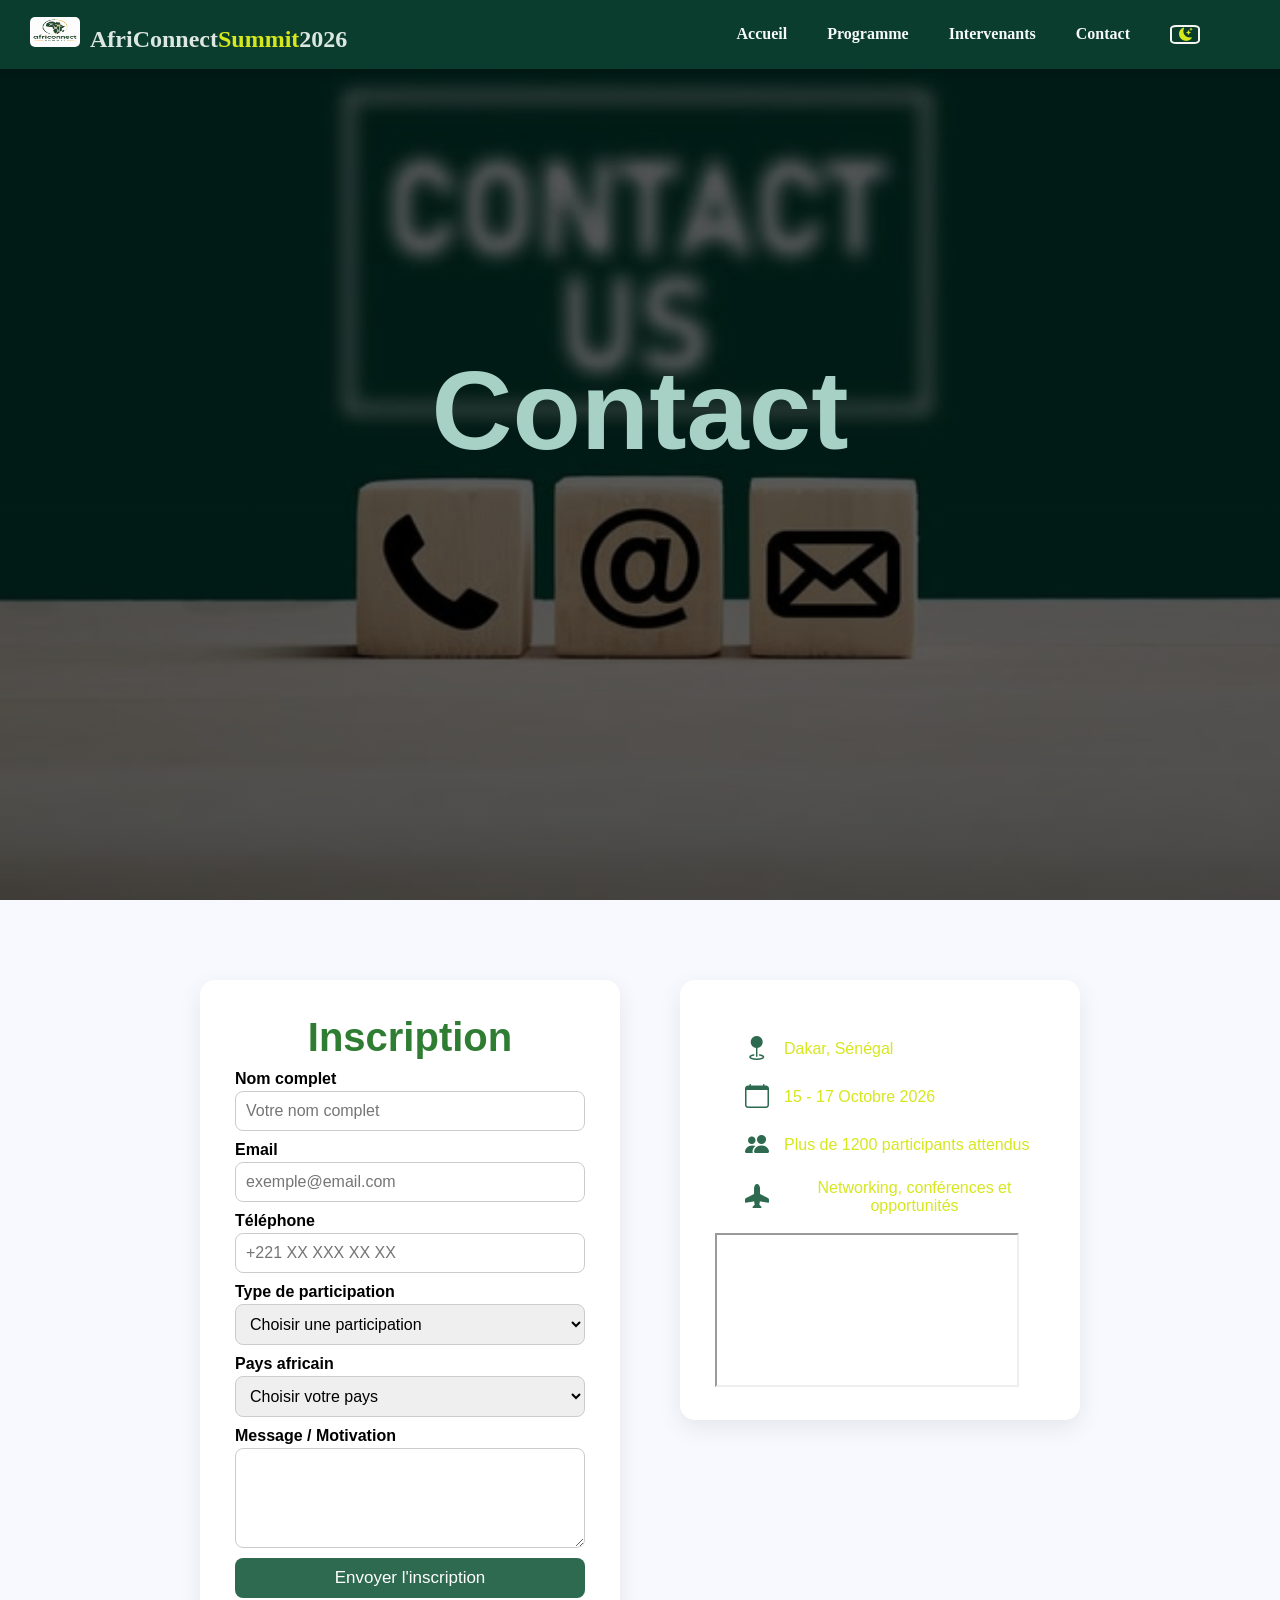
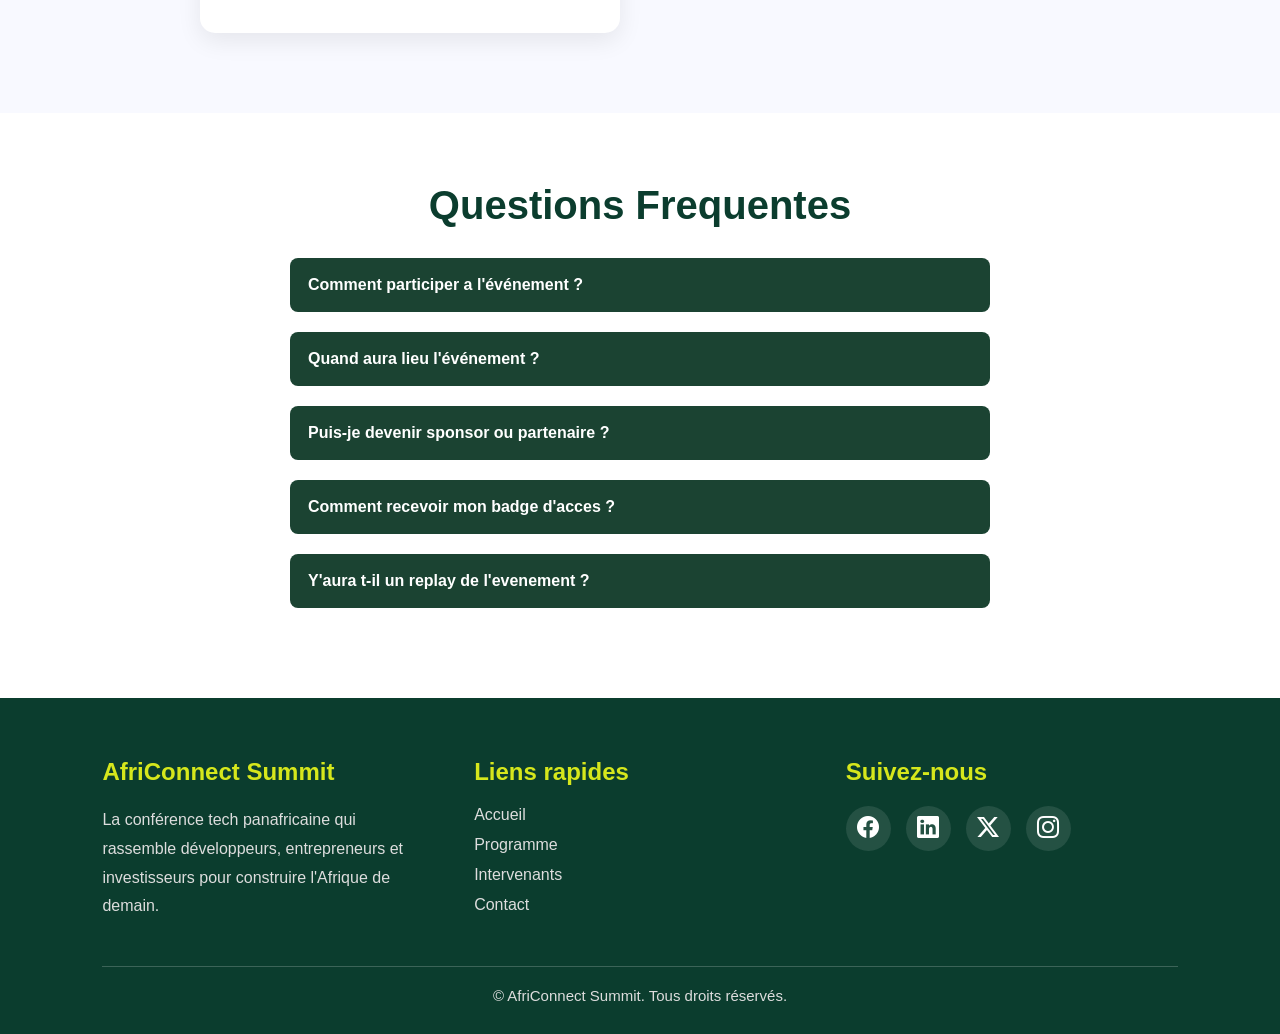
==== commit 25876c65: "Responsive via media queries : mobile (375px), tablette (768px), desktop (1200px+) et Menu hamburge " ====
--- a/contact.html
+++ b/contact.html
@@ -120,7 +120,7 @@
                             <option value="Mali">Mali</option>
                             <option value="Burkina Faso">Burkina Faso</option>
                             <option value="Ghana">Ghana</option>
-                            <option value=">Cameroun">Cameroun</option>
+                            <option value="Cameroun">Cameroun</option>
                             <option value="Nigeria">Nigeria</option>
                             <option value="Maroc">Maroc</option>
                             <option value="Algérie">Algérie</option>
--- a/css/style.css
+++ b/css/style.css
@@ -1154,7 +1154,7 @@
 }
 
 /* ============== Amination scrolle =================== */
-/* .hidden{
+.hidden{
     opacity: 0;
     transform: translateY(50px);
     transition: all 0.8s ease;
@@ -1162,7 +1162,7 @@
 .hidden.active{
     opacity: 1;
     transform: translateY(0);
-} */
+}
 /*========================= ICONES ==========================*/
 
 .theme-card i {
@@ -1344,7 +1344,6 @@
     padding-top: 70px;
     background: linear-gradient(rgba(0, 0, 0, .65), rgba(0, 0, 0, .65)),
         url("../image/contact.jpg") center/cover;
-    /* height: 50vh; */
     display: flex;
     justify-content: center;
     align-items: center;
@@ -1468,7 +1467,6 @@
     color: green;
     text-align: center;
     display: none;
-    /* caché par défaut */
 }
 
 .info-box {
@@ -1477,7 +1475,7 @@
     border-radius: 15px;
     width: 100%;
     max-width: 400px;
-    height: auto;
+    height:440px;
     box-shadow: 0 8px 25px rgba(0, 0, 0, .08);
 }
 
@@ -1497,7 +1495,6 @@
 }
 
 .carte {
-    margin-left: 40px;
     justify-content: center;
 }
 
@@ -1548,5 +1545,530 @@
     max-height: 200px;
 }
 
-
-
+/* ==========================================================
+   GRAND ÉCRAN (min-width: 1200px)
+   ========================================================== */
+@media (min-width: 1200px) {
+
+    .hero-container-accueil h1 {
+        font-size: 70px;
+    }
+
+    .stats-grid {
+        grid-template-columns: repeat(4, 1fr);
+        /* les 4 cartes bien alignées */
+    }
+
+    .speaker-grid {
+        grid-template-columns: repeat(3, 1fr);
+        gap: 40px;
+    }
+
+    .sponsor-container {
+        gap: 40px;
+    }
+
+    .registration-container {
+        gap: 60px;
+    }
+}
+
+/* ==========================================================
+   TABLETTE (max-width: 768px)
+   ========================================================== */
+@media (max-width: 768px) {
+
+    /* Navbar / menu hamburger */
+    .menu-btn {
+        display: block;
+        z-index: 1001;
+    }
+
+    .nav-link {
+        position: absolute;
+        top: 100%;
+        left: 0;
+        width: 100%;
+        background: #0b3d2e;
+        max-height: 0;
+        overflow: hidden;
+        transition: max-height 0.4s ease;
+    }
+
+    .nav-link.active {
+        max-height: 400px;
+    }
+
+    .nav-link ul {
+        flex-direction: column;
+        align-items: center;
+        gap: 15px;
+        margin: 15px 0;
+    }
+
+    .nav-link a {
+        margin-right: 0;
+    }
+
+    #mainNav.scrolled .nav-link {
+        background: #0e3227;
+    }
+
+    body.dark-mode .nav-link {
+        background: #121212;
+    }
+
+    /* Hero */
+    .hero-container-accueil h1 {
+        font-size: 30px;
+    }
+
+    .subtitle {
+        font-size: 16px;
+    }
+
+    .hero-btn a {
+        padding: 12px 20px;
+        font-size: 16px;
+    }
+
+    /* Compteur d'accueil */
+    .conter {
+        gap: 10px;
+    }
+
+    .time-box {
+        min-width: 70px;
+        padding: 10px 12px;
+    }
+
+    .time-box span {
+        font-size: 22px;
+    }
+
+    /* Titres de sections */
+    .stats h2,
+    .prq-container h2,
+    .intervenants-vedettes h2,
+    .themes h2,
+    .programme h2,
+    .speaker-section h2,
+    .sponsors h2 {
+        font-size: 26px;
+    }
+
+    .card h3 {
+        font-size: 1.6rem;
+    }
+
+    .card p {
+        font-size: 0.95rem;
+    }
+
+    /* Images */
+    .inter-card img,
+    .speaker-card img {
+        height: 220px;
+    }
+
+    /* Inscription */
+    .registration-container {
+        flex-direction: column;
+    }
+
+    .carte {
+        position: relative;
+        justify-content: center;
+        display: flex;
+        margin-left: 27px;
+        border-radius: 20px;
+    }
+}
+
+/* ==========================================================
+   MOBILE (max-width: 390px) — iPhone SE / iPhone standard
+   Seuil élargi à 390px (au lieu de 375px pile) pour couvrir
+   toutes les variations de mesure entre navigateurs/appareils
+   ========================================================== */
+@media screen and (max-width: 390px) {
+
+    /* ================= NAVBAR ================= */
+    .navbar-container {
+        padding: 0 10px;
+    }
+
+    .logo {
+        font-size: 14px;
+    }
+
+    .navbar-container img {
+        width: 35px;
+        height: 22px;
+    }
+
+    .nav-link ul {
+        flex-direction: column;
+        text-align: center;
+        margin: 0;
+        padding: 10px 0;
+        gap: 15px;
+    }
+
+    .nav-link a {
+        margin-right: 0;
+        font-size: 14px;
+    }
+
+    .menu-btn {
+        display: block;
+    }
+
+    /* ================= HERO ACCUEIL ================= */
+    .hero-container-accueil h1 {
+        font-size: 30px;
+        margin-bottom: 15px;
+    }
+
+    .subtitle {
+        font-size: 16px;
+        margin-bottom: 15px;
+    }
+
+    /* Désactive le zoom animé sur mobile : évite les bandes vides
+       car l'animation force background-size en % (100/110%) qui
+       écrase le "cover" et ne remplit plus toute la hauteur */
+    .hero,
+    .hero-interne,
+    .hero-intervenants,
+    .hero-contact {
+        animation: none;
+        background-size: cover !important;
+    }
+
+    .hero-btn {
+        display: flex;
+        flex-direction: column;
+        align-items: center;
+    }
+
+    .hero-btn a {
+        display: block;
+        width: 100%;
+        max-width: 180px;
+        padding: 10px 16px;
+        margin: 6px auto;
+        font-size: 14px;
+    }
+
+    .conter {
+        gap: 10px;
+    }
+
+    .time-box {
+        padding: 10px 12px;
+        min-width: 65px;
+    }
+
+    .time-box span {
+        font-size: 20px;
+    }
+
+    .time-box small {
+        font-size: 11px;
+    }
+
+    /* ================= CHIFFRES CLES ================= */
+    .stats {
+        padding: 40px 15px;
+    }
+
+    .stats h2 {
+        font-size: 26px;
+        margin-bottom: 20px;
+    }
+
+    .stats-grid {
+        grid-template-columns: 1fr;
+        gap: 15px;
+    }
+
+    .card {
+        padding: 30px 20px;
+    }
+
+    .card h3 {
+        font-size: 2rem;
+    }
+
+    /* ================= POURQUOI PARTICIPER ================= */
+    .prq-par {
+        padding: 40px 15px;
+    }
+
+    .prq-container h2 {
+        font-size: 26px;
+    }
+
+    .prq-container {
+        gap: 15px;
+    }
+
+    .prq-card {
+        width: 100%;
+    }
+
+    /* ================= INTERVENANTS VEDETTES ================= */
+    .intervenants-vedettes {
+        padding: 25px 15px;
+    }
+
+    .intervenants-vedettes h2 {
+        font-size: 26px;
+    }
+
+    .titre-inter {
+        font-size: 16px;
+    }
+
+    .inter-grid {
+        grid-template-columns: 1fr;
+    }
+
+    .btn-container a {
+        padding: 12px 20px;
+        font-size: 15px;
+        margin: 15px 0;
+    }
+
+    /* ================= SPONSORS ================= */
+    .sponsors {
+        padding: 50px 5%;
+    }
+
+    .sponsors h2 {
+        font-size: 1.8rem;
+    }
+
+    .sponsor-container {
+        grid-template-columns: 1fr;
+    }
+
+    .or-card,
+    .argent-card,
+    .bronze-card {
+        width: 100%;
+        height: auto;
+        margin-top: 0;
+    }
+
+    /* ================= FOOTER ================= */
+    .footer {
+        padding: 40px 6% 15px;
+    }
+
+    .footer-container {
+        flex-direction: column;
+        gap: 25px;
+    }
+
+    #topBtn {
+        right: 15px;
+        bottom: 15px;
+        width: 35px;
+        height: 35px;
+        font-size: 20px;
+    }
+
+    /* ================= PAGE PROGRAMME ================= */
+    .programme {
+        padding: 50px 5%;
+    }
+
+    .programme h2 {
+        font-size: 26px;
+    }
+
+    .hero-container h1 {
+        font-size: 2rem;
+    }
+
+    .tabs {
+        gap: 8px;
+    }
+
+    .tab-btn {
+        padding: 8px 15px;
+        font-size: 14px;
+    }
+
+    /* Tableau horaires : transformé en cartes empilées sur mobile
+       (plus lisible qu'un scroll horizontal sur petit écran) */
+    .programme table,
+    .programme thead,
+    .programme tbody,
+    .programme th,
+    .programme td,
+    .programme tr {
+        display: block;
+    }
+
+    .programme thead tr {
+        position: absolute;
+        top: -9999px;
+        left: -9999px;
+    }
+
+    .programme tbody tr {
+        margin-bottom: 15px;
+        border: 1px solid #ddd;
+        border-radius: 10px;
+        overflow: hidden;
+    }
+
+    .programme td {
+        position: relative;
+        padding: 10px 10px 10px 45%;
+        font-size: 14px;
+        text-align: right;
+        border-bottom: 1px solid #eee;
+    }
+
+    .programme td:last-child {
+        border-bottom: none;
+    }
+
+    .programme td::before {
+        position: absolute;
+        left: 10px;
+        width: 40%;
+        white-space: nowrap;
+        text-align: left;
+        font-weight: 600;
+        color: #0b3d2e;
+    }
+
+    .programme td:nth-of-type(1)::before {
+        content: "Heure";
+    }
+
+    .programme td:nth-of-type(2)::before {
+        content: "Session";
+    }
+
+    .programme td:nth-of-type(3)::before {
+        content: "Intervenant";
+    }
+
+    .programme td:nth-of-type(4)::before {
+        content: "Salle";
+    }
+
+    /* ================= THEMATIQUES ================= */
+    .themes {
+        padding: 50px 5%;
+    }
+
+    .themes h2 {
+        font-size: 1.8rem;
+        margin-bottom: 30px;
+    }
+
+    .themes-grid {
+        grid-template-columns: 1fr;
+        gap: 20px;
+    }
+
+    .theme-card i {
+        font-size: 40px;
+    }
+
+    .theme-card h3 {
+        font-size: 1.2rem;
+    }
+
+    /* ================= HERO INTERVENANTS ================= */
+    .hero-content h1 {
+        font-size: 2rem;
+    }
+
+    .hero-content h1 a {
+        font-size: 2.5rem;
+    }
+
+    /* ================= SECTION INTERVENANTS ================= */
+    .speaker-section {
+        padding: 50px 5%;
+    }
+
+    .speaker-section h2 {
+        font-size: 1.8rem;
+    }
+
+    .filter-buttons {
+        gap: 8px;
+        margin-bottom: 30px;
+    }
+
+    .filter-btn {
+        padding: 8px 15px;
+        font-size: 13px;
+    }
+
+    .speaker-grid {
+        grid-template-columns: 1fr;
+        gap: 20px;
+    }
+
+    .speaker-card img {
+        height: 260px;
+    }
+
+    /* ================= HERO CONTACT ================= */
+    .hero-contact-content h1 {
+        font-size: 2.5rem;
+        margin-bottom: 60px;
+    }
+
+    /* ================= FORMULAIRE INSCRIPTION ================= */
+    .registration {
+        padding: 50px 5%;
+    }
+
+    .registration-container {
+        flex-direction: column;
+        gap: 20px;
+    }
+
+    .form-box,
+    .info-box {
+        max-width: 100%;
+        padding: 20px;
+    }
+
+    .form-box h2 {
+        font-size: 1.8rem;
+    }
+
+    .info-item {
+        margin-left: 0;
+        text-align: left;
+    }
+
+    .carte {
+        margin-left: 0;
+    }
+
+    /* ================= FAQ ================= */
+    .FAQ {
+        padding: 40px 5%;
+    }
+
+    .FAQ h2 {
+        font-size: 1.8rem;
+    }
+
+    .accordion__label {
+        padding: 14px;
+        font-size: 14px;
+    }
+}
